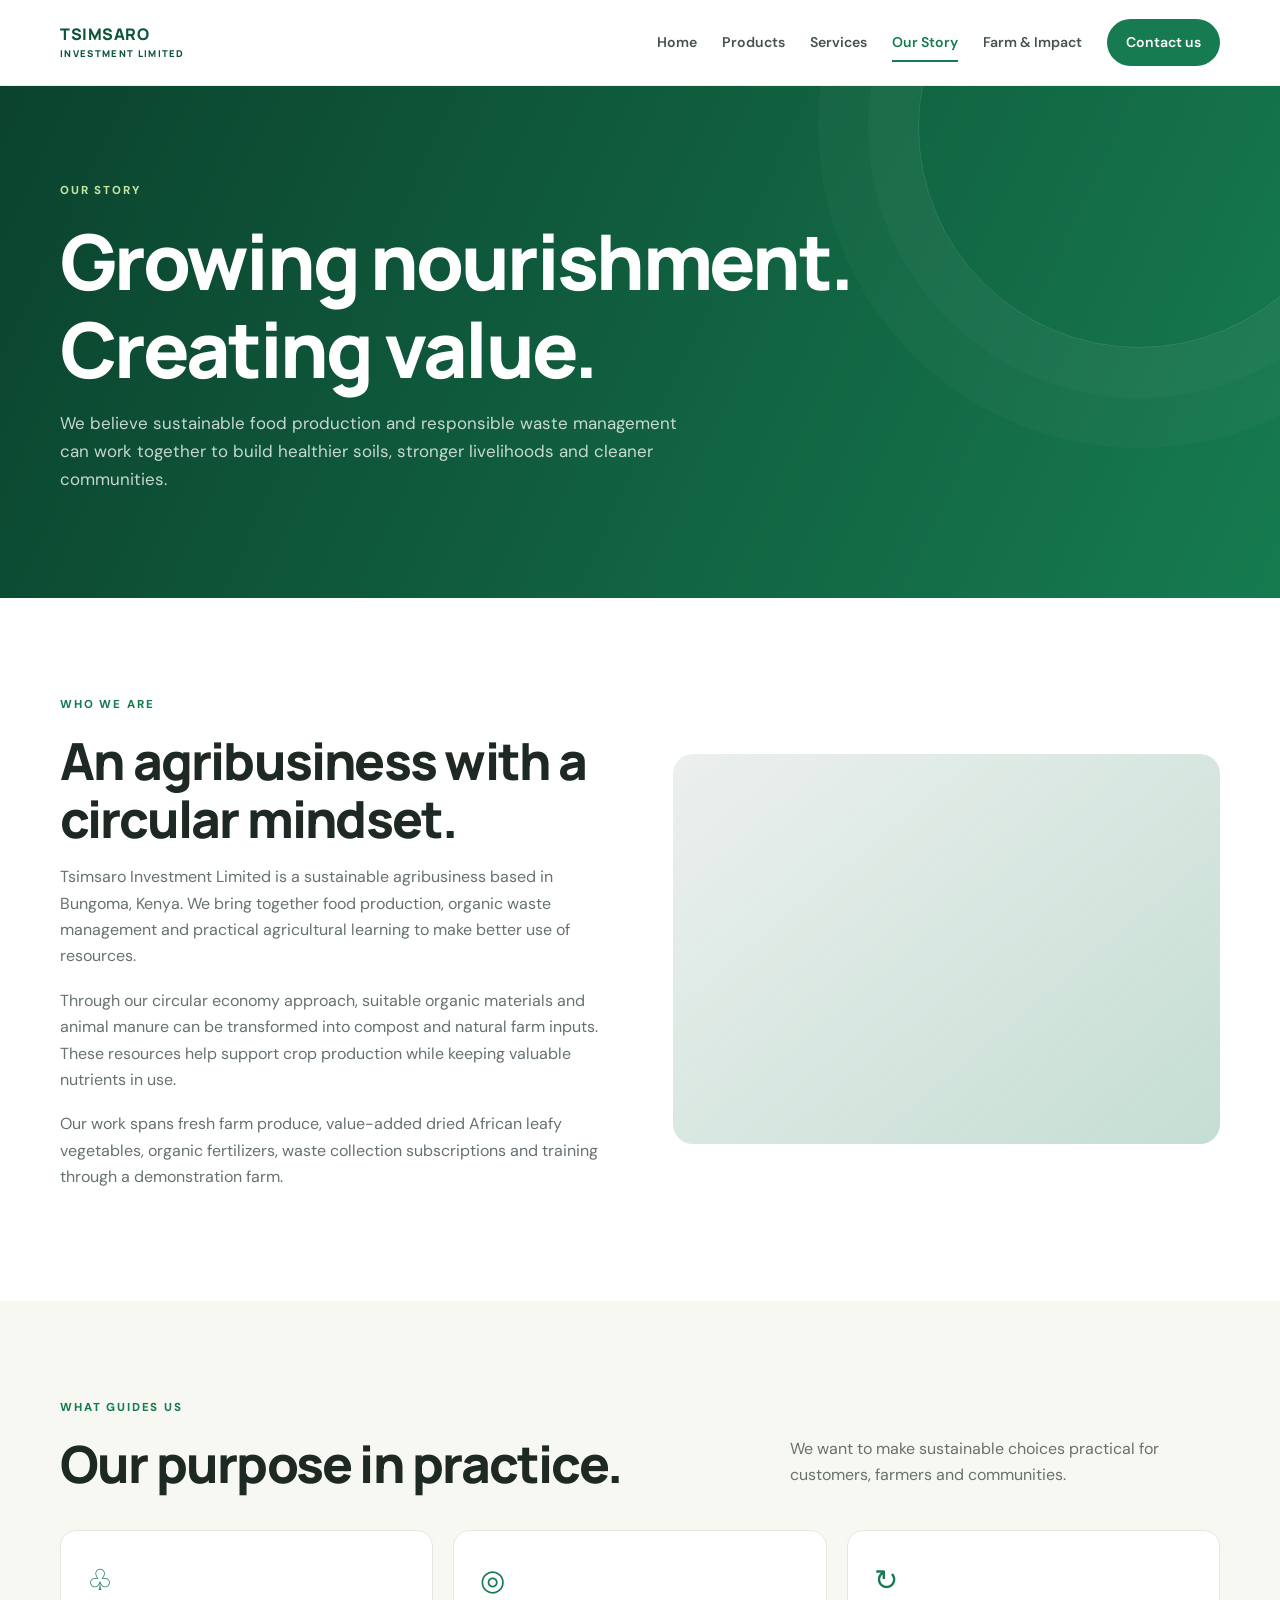
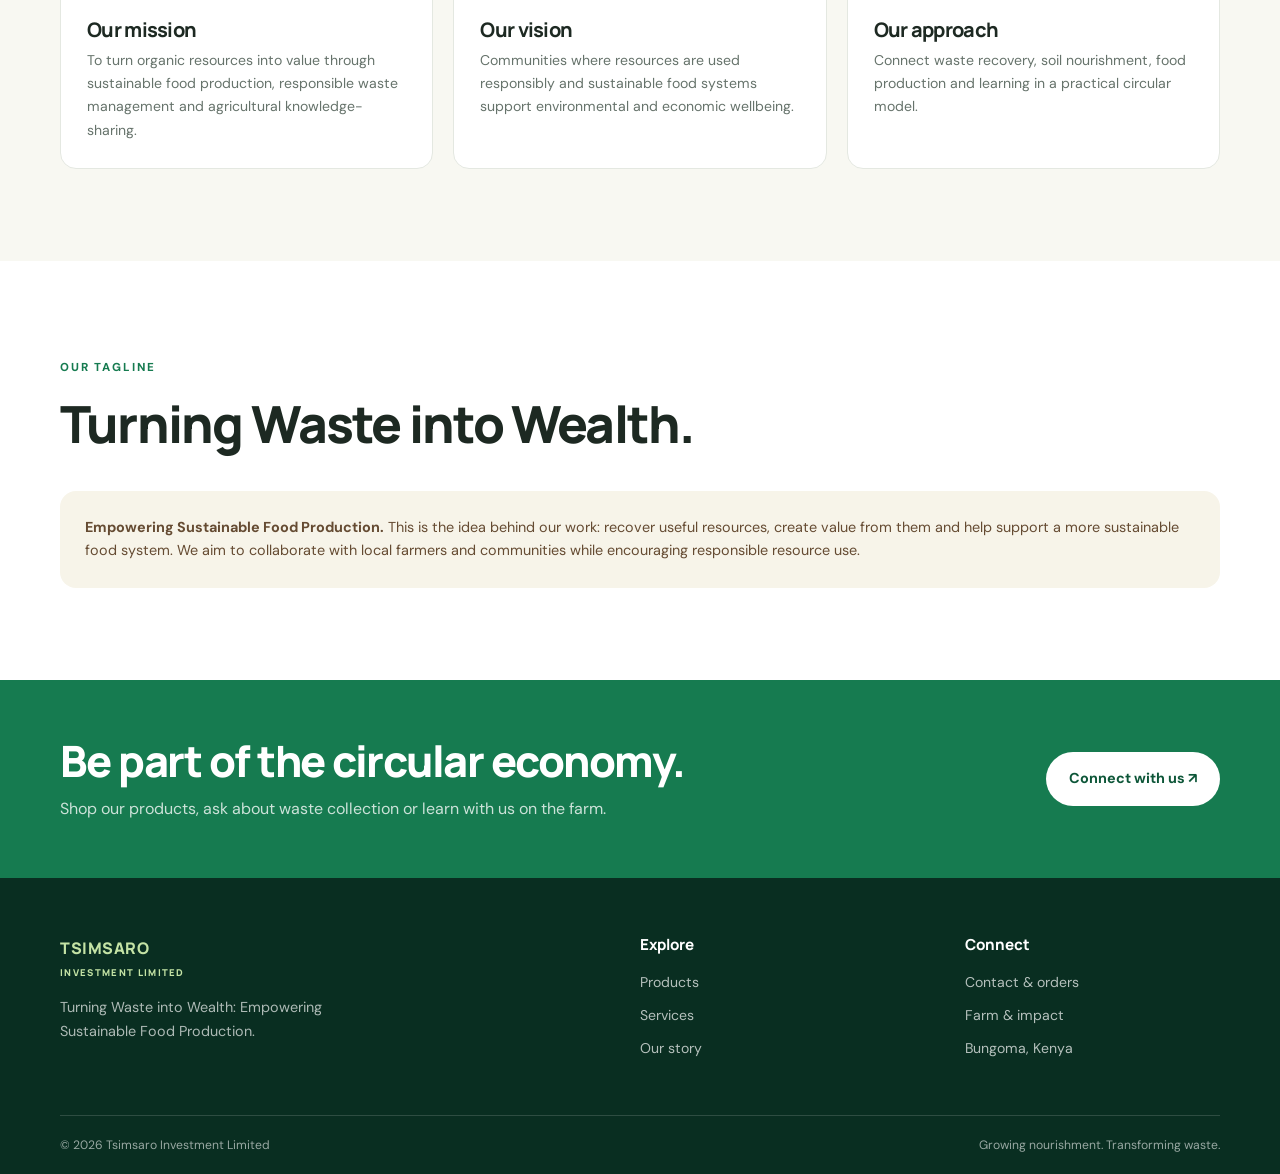
==== about.html @ 687fa236 "Add Tsimsaro company story page" ====
<!DOCTYPE html>
<html lang="en"><head><meta charset="UTF-8"><meta name="viewport" content="width=device-width, initial-scale=1"><meta name="description" content="Learn about Tsimsaro Investment Limited's circular economy approach to sustainable farming, organic waste management and food production."><title>Our Story | Tsimsaro Investment Limited</title><link rel="icon" href="images/tsimsaro-logo.png"><link href="https://fonts.googleapis.com/css2?family=DM+Sans:wght@400;500;600;700&family=Manrope:wght@400;500;600;700;800&display=swap" rel="stylesheet"><link rel="stylesheet" href="css/styles.css"><script src="js/script.js" defer></script></head><body><header class="site-header"><div class="container nav-wrap"><a class="brand" href="index.html"><img src="images/tsimsaro-logo.png" alt="" class="brand-logo" onerror="this.style.display='none'"><span class="brand-name">TSIMSARO <small>INVESTMENT LIMITED</small></span></a><button class="menu-toggle" aria-label="Open navigation" aria-expanded="false"><span></span><span></span><span></span></button><nav class="main-nav" aria-label="Main navigation"><a href="index.html">Home</a><a href="products.html">Products</a><a href="services.html">Services</a><a class="active" href="about.html">Our Story</a><a href="farm.html">Farm & Impact</a><a class="nav-cta" href="contact.html">Contact us</a></nav></div></header><main><section class="page-hero"><div class="container"><span class="eyebrow light">Our story</span><h1>Growing nourishment.<br>Creating value.</h1><p>We believe sustainable food production and responsible waste management can work together to build healthier soils, stronger livelihoods and cleaner communities.</p></div></section><section class="section container"><div class="story-layout"><div class="story-copy"><span class="eyebrow">Who we are</span><h2>An agribusiness with a circular mindset.</h2><p>Tsimsaro Investment Limited is a sustainable agribusiness based in Bungoma, Kenya. We bring together food production, organic waste management and practical agricultural learning to make better use of resources.</p><p>Through our circular economy approach, suitable organic materials and animal manure can be transformed into compost and natural farm inputs. These resources help support crop production while keeping valuable nutrients in use.</p><p>Our work spans fresh farm produce, value-added dried African leafy vegetables, organic fertilizers, waste collection subscriptions and training through a demonstration farm.</p></div><div class="story-visual" role="img" aria-label="Agricultural landscape representing sustainable farming"></div></div></section><section class="section section-tint"><div class="container"><div class="section-heading"><div><span class="eyebrow">What guides us</span><h2>Our purpose in practice.</h2></div><p>We want to make sustainable choices practical for customers, farmers and communities.</p></div><div class="values-grid"><article class="value-card"><span>♧</span><h3>Our mission</h3><p>To turn organic resources into value through sustainable food production, responsible waste management and agricultural knowledge-sharing.</p></article><article class="value-card"><span>◎</span><h3>Our vision</h3><p>Communities where resources are used responsibly and sustainable food systems support environmental and economic wellbeing.</p></article><article class="value-card"><span>↻</span><h3>Our approach</h3><p>Connect waste recovery, soil nourishment, food production and learning in a practical circular model.</p></article></div></div></section><section class="section container"><div class="section-heading"><div><span class="eyebrow">Our tagline</span><h2>Turning Waste into Wealth.</h2></div></div><div class="impact-note"><strong>Empowering Sustainable Food Production.</strong> This is the idea behind our work: recover useful resources, create value from them and help support a more sustainable food system. We aim to collaborate with local farmers and communities while encouraging responsible resource use.</div></section><section class="cta-section"><div class="container cta-inner"><div><h2>Be part of the circular economy.</h2><p>Shop our products, ask about waste collection or learn with us on the farm.</p></div><a class="btn btn-light" href="contact.html">Connect with us ↗</a></div></section></main><footer class="site-footer"><div class="container footer-main"><div class="footer-brand"><span class="brand-name">TSIMSARO <small>INVESTMENT LIMITED</small></span><p>Turning Waste into Wealth: Empowering Sustainable Food Production.</p></div><div><h3>Explore</h3><a href="products.html">Products</a><a href="services.html">Services</a><a href="about.html">Our story</a></div><div><h3>Connect</h3><a href="contact.html">Contact & orders</a><a href="farm.html">Farm & impact</a><p class="footer-location">Bungoma, Kenya</p></div></div><div class="container footer-bottom"><span>© <span data-year></span> Tsimsaro Investment Limited</span><span>Growing nourishment. Transforming waste.</span></div></footer></body></html>
---- css/styles.css ----
:root{--green:#167b50;--green-dark:#0d5638;--green-deep:#093d2b;--cream:#f7f4e9;--cream-2:#eeeadb;--brown:#654b32;--ink:#1d2922;--muted:#66736b;--white:#fff;--line:#e4e8e1;--shadow:0 18px 55px rgba(21,54,36,.10);--radius:20px}*{box-sizing:border-box}html{scroll-behavior:smooth;scroll-padding-top:90px}body{margin:0;color:var(--ink);font-family:"DM Sans",sans-serif;line-height:1.65;background:#fff}h1,h2,h3,h4{font-family:Manrope,sans-serif;line-height:1.15;letter-spacing:-.035em;margin:0 0 16px}h1{font-size:clamp(3rem,7vw,6rem);font-weight:800}h2{font-size:clamp(2.1rem,4vw,3.4rem);font-weight:800}h3{font-size:1.25rem;font-weight:750}p{margin:0 0 18px;color:var(--muted)}a{color:inherit;text-decoration:none}img{max-width:100%;display:block}.container{width:min(1160px,calc(100% - 44px));margin-inline:auto}.skip-link{position:absolute;left:-999px;top:8px;background:#fff;padding:10px;z-index:999}.skip-link:focus{left:8px}.site-header{height:86px;background:rgba(255,255,255,.97);position:sticky;top:0;z-index:50;border-bottom:1px solid rgba(15,70,43,.08);backdrop-filter:blur(14px)}.nav-wrap{height:100%;display:flex;align-items:center;justify-content:space-between;gap:30px}.brand{display:flex;align-items:center;gap:10px;min-width:max-content}.brand-logo{width:52px;height:52px;object-fit:contain}.brand-name{font-family:Manrope,sans-serif;font-weight:800;letter-spacing:.035em;font-size:1rem;line-height:1.1;color:var(--green-dark)}.brand-name small{display:block;font-size:.59rem;letter-spacing:.14em;margin-top:5px}.main-nav{display:flex;align-items:center;gap:25px;font-size:.88rem;font-weight:600}.main-nav>a:not(.nav-cta){padding:9px 0;color:#46534a;position:relative}.main-nav>a.active,.main-nav>a:not(.nav-cta):hover{color:var(--green)}.main-nav>a.active:after{content:"";position:absolute;bottom:1px;left:0;right:0;height:2px;background:var(--green)}.nav-cta{background:var(--green);color:#fff;padding:12px 19px;border-radius:999px}.nav-cta:hover,.btn-primary:hover{background:var(--green-dark);transform:translateY(-1px)}.menu-toggle{display:none;background:none;border:0;padding:8px}.menu-toggle span{display:block;width:25px;height:2px;background:var(--green-deep);margin:5px}.hero{position:relative;min-height:650px;display:flex;align-items:center;overflow:hidden;background:linear-gradient(90deg,rgba(7,45,30,.88) 0%,rgba(7,45,30,.72) 47%,rgba(7,45,30,.12) 100%),url("https://images.unsplash.com/photo-1500382017468-9049fed747ef?auto=format&fit=crop&w=2000&q=85") center/cover no-repeat;color:#fff}.hero-shade{position:absolute;inset:0;background:linear-gradient(0deg,rgba(3,34,21,.32),transparent 55%)}.hero-content{position:relative;padding-block:95px 115px;z-index:1}.eyebrow{text-transform:uppercase;letter-spacing:.16em;font-size:.72rem;font-weight:800;color:var(--green);display:inline-block;margin-bottom:17px}.eyebrow.light{color:#c4e3a5}.hero h1{max-width:750px;margin-bottom:12px}.hero h1 span{color:#c4e3a5}.hero-tagline{font-size:clamp(1.1rem,2vw,1.45rem);font-weight:700;color:#fff;margin-bottom:14px}.hero-copy{max-width:560px;color:rgba(255,255,255,.82);font-size:1.05rem}.hero-actions{display:flex;flex-wrap:wrap;gap:12px;margin-top:30px}.btn{display:inline-flex;justify-content:center;align-items:center;gap:12px;border-radius:999px;padding:14px 22px;font-size:.9rem;font-weight:700;transition:transform .2s,background .2s;border:1px solid transparent;cursor:pointer}.btn-primary{background:var(--green);color:#fff}.btn-outline-light{border-color:rgba(255,255,255,.65);color:#fff;background:rgba(255,255,255,.05)}.btn-outline-light:hover{background:rgba(255,255,255,.14)}.btn-light{background:#fff;color:var(--green-dark)}.btn-light:hover{background:var(--cream);transform:translateY(-1px)}.btn-small{padding:10px 15px;font-size:.8rem}.hero-note{position:absolute;bottom:27px;right:max(22px,calc((100% - 1160px)/2));font-size:.78rem;color:#fff;display:flex;align-items:center;gap:9px}.note-dot{width:8px;height:8px;background:#c4e3a5;border-radius:50%}.trust-strip{background:var(--cream);padding:19px 0}.trust-items{display:flex;align-items:center;justify-content:space-between;gap:18px;flex-wrap:wrap;color:#526356;font-size:.84rem;font-weight:700}.section{padding-block:92px}.section-heading{display:flex;align-items:end;justify-content:space-between;gap:50px;margin-bottom:38px}.section-heading h2{margin-bottom:0}.section-heading>p{max-width:430px;margin-bottom:4px}.text-green{color:var(--green)}.feature-grid{display:grid;grid-template-columns:repeat(3,1fr);gap:20px}.feature-card{padding:30px;border:1px solid var(--line);border-radius:var(--radius);background:#fff;transition:transform .2s,box-shadow .2s}.feature-card:hover,.product-card:hover{transform:translateY(-4px);box-shadow:var(--shadow)}.feature-icon{width:52px;height:52px;display:grid;place-items:center;background:#e9f2e5;border-radius:16px;color:var(--green);font-size:1.8rem;margin-bottom:24px}.feature-card p{font-size:.94rem;min-height:78px}.text-link{font-weight:800;color:var(--green);font-size:.9rem}.text-link span{margin-left:5px}.loop-section{background:var(--green-deep);color:#fff;padding:85px 0}.loop-layout{display:grid;grid-template-columns:1fr 1fr;gap:90px;align-items:center}.loop-layout h2{margin-bottom:22px}.loop-layout h2 span{color:#c4e3a5}.loop-layout p{color:rgba(255,255,255,.75);max-width:470px}.loop-layout .btn{margin-top:12px}.loop-steps{display:grid;grid-template-columns:1fr 1fr;gap:12px}.loop-steps>div{padding:23px;border:1px solid rgba(255,255,255,.2);border-radius:16px;background:rgba(255,255,255,.04)}.loop-steps span{display:block;color:#c4e3a5;font-size:.75rem;font-weight:800;margin-bottom:16px}.loop-steps b{display:block;font:700 1.15rem Manrope,sans-serif;margin-bottom:5px}.loop-steps small{color:rgba(255,255,255,.68);font-size:.8rem}.product-grid{display:grid;grid-template-columns:repeat(3,1fr);gap:22px}.product-card{border:1px solid var(--line);border-radius:var(--radius);overflow:hidden;transition:transform .2s,box-shadow .2s}.product-art{height:220px;position:relative;display:grid;place-items:center;overflow:hidden}.product-label,.catalog-art>span{position:absolute;left:16px;top:15px;font-size:.62rem;letter-spacing:.1em;font-weight:800;background:rgba(255,255,255,.86);padding:7px 10px;border-radius:999px;color:var(--green-dark)}.art-kunde{background:radial-gradient(circle at 55% 52%,#9bb96a,#426b3b 55%,#264a30)}.art-seveve{background:radial-gradient(circle at 55% 52%,#d4c96e,#708b3e 55%,#354f2e)}.art-manure{background:radial-gradient(circle at 50% 60%,#b79a70,#755a3c 55%,#453526)}.art-leaves{font-size:8rem;color:#e5edbf;transform:rotate(-22deg);text-shadow:0 10px 20px #243e2b}.art-soil{font-size:7rem;color:#ead4a2}.product-info{padding:23px}.product-info h3{margin-bottom:7px}.product-info p{font-size:.86rem;margin-bottom:18px}.product-bottom{display:flex;justify-content:space-between;align-items:center;border-top:1px solid var(--line);padding-top:16px}.product-bottom strong{font-family:Manrope,sans-serif;font-size:1.15rem}.product-bottom a{font-size:.82rem;font-weight:800;color:var(--green)}.mobile-link{display:none}.cta-section{background:var(--green);padding:56px 0;color:#fff}.cta-inner{display:flex;align-items:center;justify-content:space-between;gap:35px}.cta-inner h2{font-size:clamp(1.8rem,3.5vw,2.7rem);margin-bottom:10px}.cta-inner p{color:rgba(255,255,255,.78);margin-bottom:0}.cta-inner .btn{flex-shrink:0}.site-footer{background:#092e21;color:#fff;padding:58px 0 0}.footer-main{display:grid;grid-template-columns:2fr 1fr 1fr;gap:70px;padding-bottom:45px}.footer-brand p{color:rgba(255,255,255,.67);max-width:330px;margin-top:18px;font-size:.9rem}.footer-brand .brand-name{color:#c4e3a5}.footer-main h3{font-size:.95rem;letter-spacing:0;margin-bottom:17px}.footer-main>div:not(:first-child) a,.footer-location{display:block;color:rgba(255,255,255,.7);font-size:.88rem;margin-bottom:10px}.footer-main a:hover{color:#c4e3a5}.footer-bottom{display:flex;justify-content:space-between;gap:20px;padding:19px 0;border-top:1px solid rgba(255,255,255,.15);color:rgba(255,255,255,.58);font-size:.76rem}.page-hero{padding:90px 0 86px;background:linear-gradient(115deg,#0b432e,#167b50);color:#fff;position:relative;overflow:hidden}.page-hero:after{content:"";position:absolute;width:440px;height:440px;border:1px solid rgba(255,255,255,.12);border-radius:50%;right:-80px;top:-180px;box-shadow:0 0 0 50px rgba(255,255,255,.025),0 0 0 100px rgba(255,255,255,.025)}.page-hero .container{position:relative;z-index:1}.page-hero h1{font-size:clamp(2.8rem,6vw,5rem);max-width:800px}.page-hero p{color:rgba(255,255,255,.77);max-width:630px;font-size:1.06rem}.catalog-grid{display:grid;grid-template-columns:repeat(3,1fr);gap:22px}.catalog-card{border:1px solid var(--line);border-radius:18px;overflow:hidden;background:#fff}.catalog-art{height:195px;display:grid;place-items:center;position:relative}.catalog-art>b{font-size:5.2rem;filter:drop-shadow(0 12px 10px rgba(0,0,0,.12))}.art-mango{background:#f5e8c5}.art-avocado{background:#dcebd5}.art-jackfruit{background:#f2e7bd}.art-banana{background:#f7edbe}.art-pumpkin{background:#f3dfca}.catalog-art.art-kunde,.catalog-art.art-seveve{background-image:linear-gradient(135deg,#e8efdc,#a7c18a)}.catalog-art.art-kunde>b,.catalog-art.art-seveve>b{font-size:6rem;color:#367345}.catalog-info{padding:22px}.catalog-info h3{margin-bottom:8px}.catalog-info p{font-size:.87rem;min-height:45px}.catalog-price{font-family:Manrope,sans-serif;font-weight:800;font-size:1.13rem;margin:17px 0}.catalog-price small{font:500 .8rem "DM Sans",sans-serif;color:var(--muted)}.section-tint{background:#f8f8f2}.fertilizer-panel{display:grid;grid-template-columns:.8fr 1.2fr;background:#eaf0e3;border-radius:var(--radius);overflow:hidden}.fertilizer-symbol{display:grid;place-items:center;font-size:10rem;color:#527b3c;background:radial-gradient(circle,#d7e5c7,#afc99a)}.fertilizer-copy{padding:45px}.fertilizer-copy h3{font-size:2rem}.big-price{display:block;font:800 1.7rem Manrope,sans-serif;margin:20px 0}.big-price small{font:500 .85rem "DM Sans",sans-serif;color:var(--muted)}.service-layout{display:grid;grid-template-columns:1fr 1fr;gap:24px}.service-feature{border:1px solid var(--line);padding:35px;border-radius:var(--radius)}.service-highlight{background:var(--cream);border-color:var(--cream)}.service-icon{font-size:2.3rem;color:var(--green);margin-bottom:20px}.service-feature h2{font-size:2rem}.service-feature h3{font-size:1rem;margin-top:27px}.number-list{padding-left:21px;color:var(--muted)}.number-list li{padding:0 0 9px 5px}.muted{font-size:.84rem;color:#788078}.service-price{background:#fff;padding:18px 20px;border-radius:14px;margin:24px 0}.service-price small{display:block;color:var(--muted);margin-bottom:5px}.service-price strong{font:800 1.8rem Manrope,sans-serif;color:var(--green-dark)}.service-price strong span{font:500 .85rem "DM Sans",sans-serif;color:var(--muted)}.story-layout{display:grid;grid-template-columns:1fr 1fr;gap:65px;align-items:center}.story-visual{min-height:390px;border-radius:var(--radius);background:linear-gradient(140deg,rgba(8,59,39,.08),rgba(22,123,80,.25)),url("https://images.unsplash.com/photo-1500937386664-56d1dfef3854?auto=format&fit=crop&w=1100&q=80") center/cover}.story-copy p{font-size:1rem}.values-grid{display:grid;grid-template-columns:repeat(3,1fr);gap:20px}.value-card{padding:26px;border-radius:16px;background:#fff;border:1px solid var(--line)}.value-card span{font-size:1.8rem;color:var(--green)}.value-card h3{margin:13px 0 8px}.value-card p{font-size:.88rem;margin:0}.impact-note{padding:25px;background:var(--cream);border-radius:16px;color:var(--brown);font-size:.9rem}.gallery-grid{display:grid;grid-template-columns:repeat(3,1fr);gap:18px}.gallery-tile{min-height:240px;border-radius:16px;display:flex;align-items:end;padding:22px;color:#fff;background:linear-gradient(0deg,rgba(7,42,27,.8),transparent 70%),#a3b78d}.gallery-tile h3{margin:0}.gallery-tile:nth-child(1){background-image:linear-gradient(0deg,rgba(7,42,27,.8),transparent 70%),url("https://images.unsplash.com/photo-1500382017468-9049fed747ef?auto=format&fit=crop&w=700&q=75");background-size:cover;background-position:center}.gallery-tile:nth-child(2){background-image:linear-gradient(0deg,rgba(7,42,27,.8),transparent 70%),url("https://images.unsplash.com/photo-1589923188900-85dae523342b?auto=format&fit=crop&w=700&q=75");background-size:cover;background-position:center}.gallery-tile:nth-child(3){background-image:linear-gradient(0deg,rgba(7,42,27,.8),transparent 70%),url("https://images.unsplash.com/photo-1587049352851-8d4e89133924?auto=format&fit=crop&w=700&q=75");background-size:cover;background-position:center}.contact-layout{display:grid;grid-template-columns:.8fr 1.2fr;gap:55px;align-items:start}.contact-card{padding:28px;background:var(--green-deep);border-radius:var(--radius);color:#fff}.contact-card h2{font-size:1.8rem}.contact-card p{color:rgba(255,255,255,.73)}.contact-detail{border-top:1px solid rgba(255,255,255,.2);padding:17px 0}.contact-detail b{display:block;font-size:.78rem;color:#c4e3a5;text-transform:uppercase;letter-spacing:.1em}.contact-detail span{font-size:.94rem}.contact-form{display:grid;grid-template-columns:1fr 1fr;gap:18px}.form-field{display:flex;flex-direction:column;gap:7px}.form-field.full{grid-column:1/-1}.form-field label{font-size:.83rem;font-weight:700}.form-field input,.form-field select,.form-field textarea{font:inherit;border:1px solid #d9e0d8;border-radius:10px;padding:13px 14px;background:#fff;color:var(--ink);width:100%}.form-field textarea{min-height:130px;resize:vertical}.form-field input:focus,.form-field select:focus,.form-field textarea:focus{outline:2px solid #9bc8ad;border-color:var(--green)}.form-help{font-size:.78rem;color:var(--muted)}.form-status{grid-column:1/-1;font-size:.88rem;color:var(--green-dark)}.contact-form button{justify-self:start}.desktop-link{white-space:nowrap}.reveal{animation:rise .55s ease both}@keyframes rise{from{opacity:0;transform:translateY(12px)}to{opacity:1;transform:translateY(0)}}@media(max-width:1000px){.main-nav{gap:15px;font-size:.82rem}.brand-name{font-size:.9rem}.brand-logo{width:44px;height:44px}.loop-layout{gap:45px}.catalog-grid{grid-template-columns:repeat(2,1fr)}}@media(max-width:780px){.container{width:min(100% - 32px,600px)}.site-header{height:74px}.menu-toggle{display:block;z-index:52}.main-nav{display:none;position:absolute;top:73px;left:0;right:0;padding:15px 22px 24px;background:#fff;border-bottom:1px solid var(--line);box-shadow:0 15px 20px rgba(0,0,0,.07);align-items:stretch;gap:4px;flex-direction:column}.main-nav.open{display:flex}.main-nav>a:not(.nav-cta){padding:11px 0}.main-nav>a.active:after{display:none}.nav-cta{text-align:center;margin-top:8px}.hero{min-height:600px;background-position:58% center}.hero-content{padding-block:85px 105px}.hero-note{left:18px;right:auto;font-size:.7rem}.trust-items{justify-content:flex-start;gap:13px 22px;font-size:.78rem}.section{padding-block:65px}.section-heading{display:block;margin-bottom:28px}.section-heading>p{margin-top:18px}.feature-grid,.product-grid,.service-layout,.story-layout,.contact-layout{grid-template-columns:1fr}.feature-card p{min-height:0}.loop-section{padding:65px 0}.loop-layout{grid-template-columns:1fr;gap:35px}.loop-steps{gap:9px}.loop-steps>div{padding:18px}.loop-steps small{font-size:.75rem}.product-grid{gap:17px}.product-art{height:210px}.cta-inner{align-items:flex-start;flex-direction:column}.footer-main{grid-template-columns:1fr 1fr;gap:32px}.footer-brand{grid-column:1/-1}.footer-bottom{flex-direction:column;gap:5px}.page-hero{padding:70px 0}.catalog-grid{grid-template-columns:1fr 1fr;gap:14px}.catalog-art{height:155px}.catalog-art>b{font-size:4rem}.catalog-info{padding:16px}.catalog-info p{min-height:55px}.catalog-info .btn{width:100%;padding:10px 8px;font-size:.73rem}.fertilizer-panel{grid-template-columns:1fr}.fertilizer-symbol{min-height:180px;font-size:7rem}.fertilizer-copy{padding:28px}.service-feature{padding:26px}.story-visual{min-height:280px;order:2}.values-grid{grid-template-columns:1fr}.gallery-grid{grid-template-columns:1fr}.gallery-tile{min-height:210px}.contact-form{grid-template-columns:1fr}.form-field.full,.form-status{grid-column:auto}.desktop-link{display:none}.mobile-link{display:inline-flex;margin-top:22px}}@media(max-width:420px){.brand-name{font-size:.78rem}.brand-name small{font-size:.51rem}.brand-logo{width:38px;height:38px}.hero h1{font-size:3rem}.hero-actions .btn{width:100%}.catalog-grid{grid-template-columns:1fr}.catalog-art{height:190px}.catalog-info p{min-height:0}.loop-steps{grid-template-columns:1fr 1fr}.trust-items{display:grid;grid-template-columns:1fr 1fr}.footer-main{gap:25px 15px}}@media(prefers-reduced-motion:reduce){*,*::before,*::after{scroll-behavior:auto!important;animation-duration:.01ms!important;transition-duration:.01ms!important}}
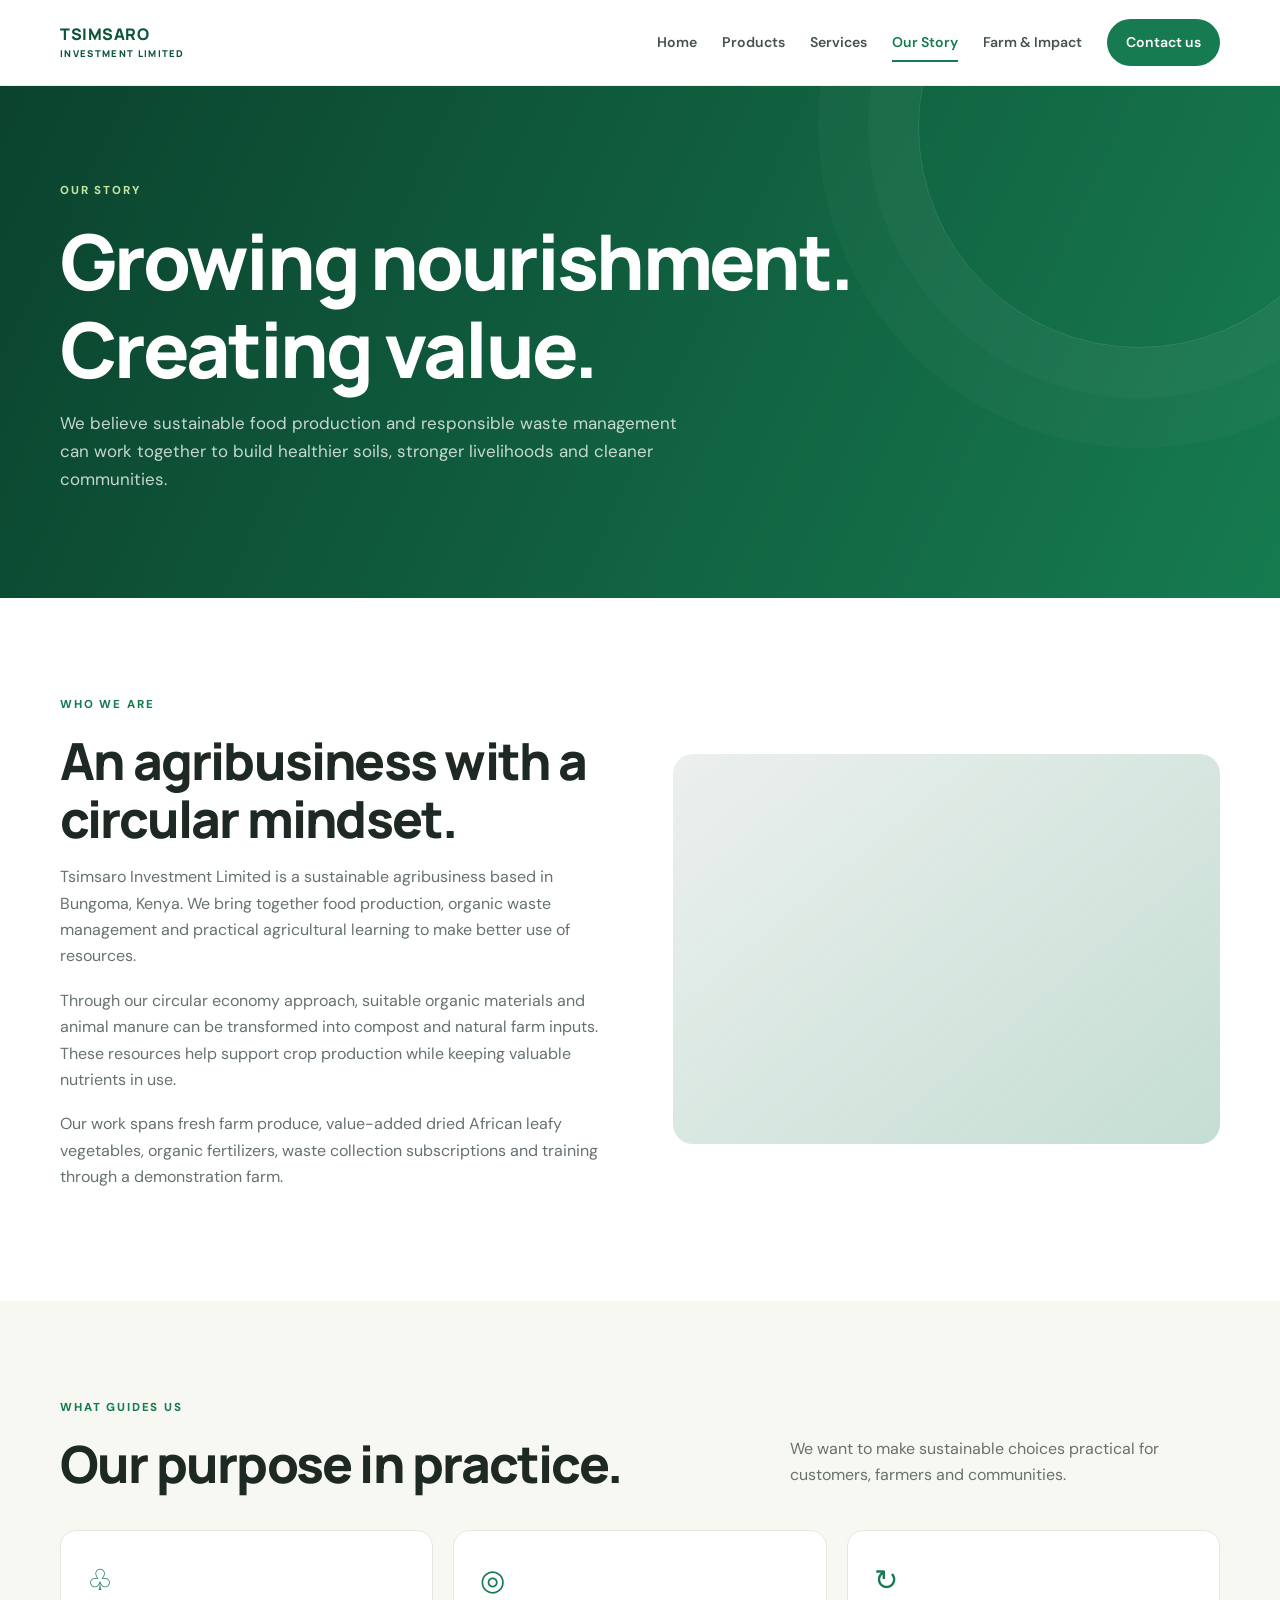
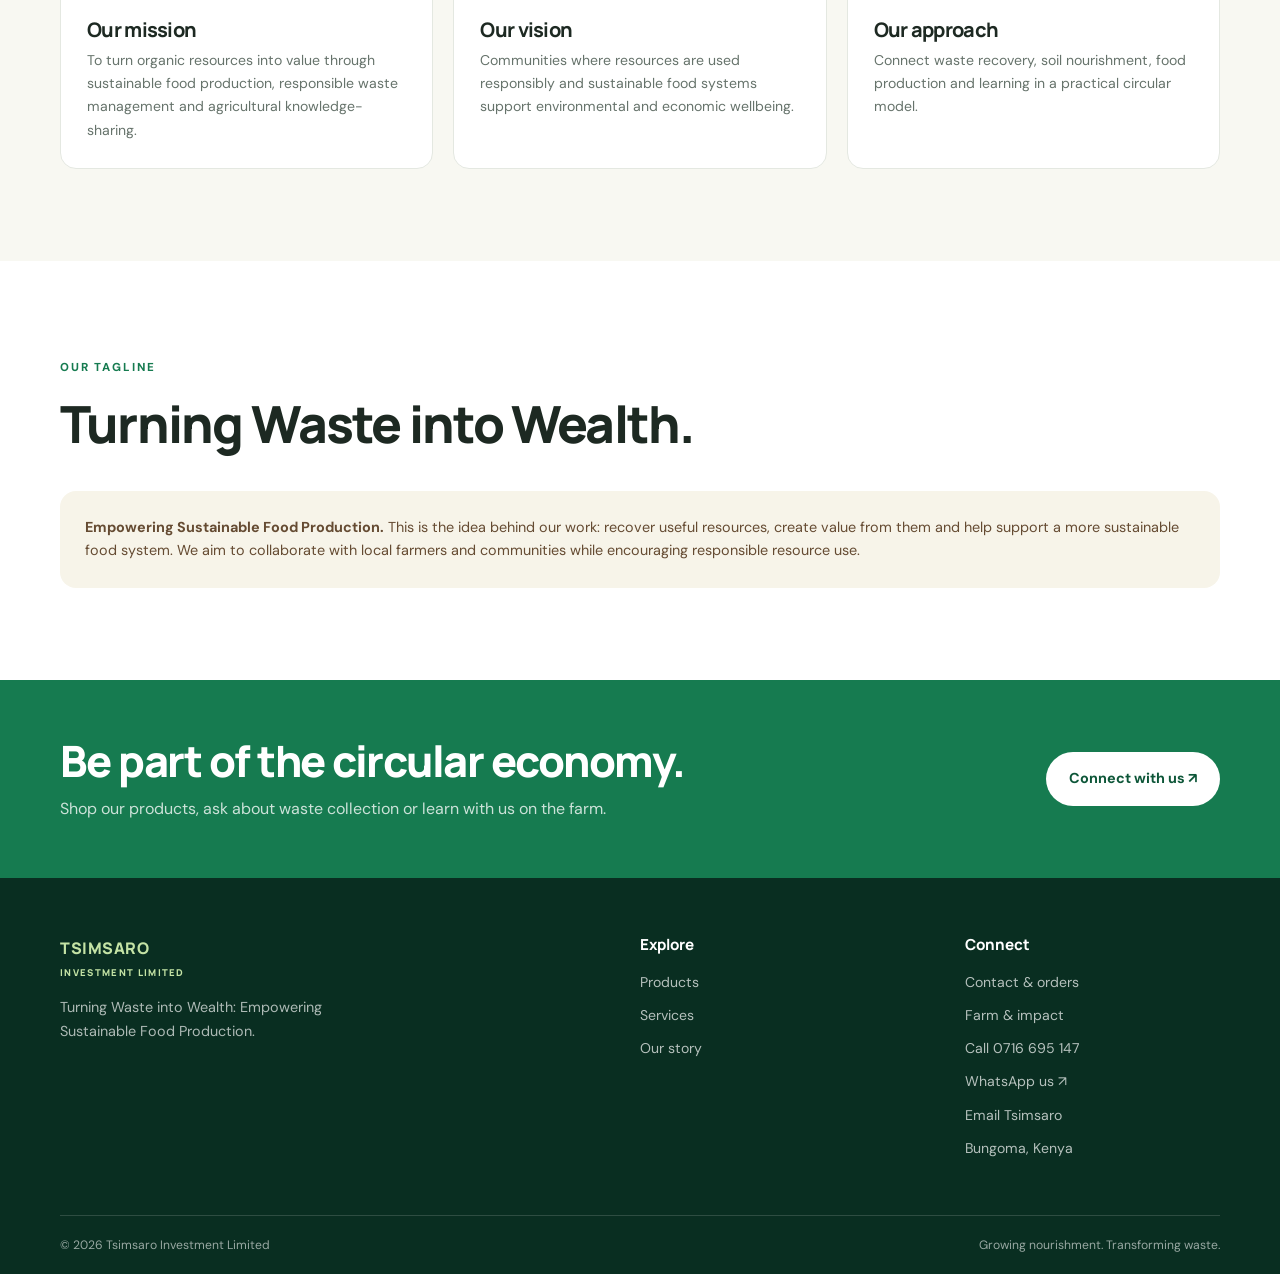
==== commit ed658126: "Improve site navigation and add contact links to footer" ====
--- a/about.html
+++ b/about.html
@@ -1,2 +1,2 @@
 <!DOCTYPE html>
-<html lang="en"><head><meta charset="UTF-8"><meta name="viewport" content="width=device-width, initial-scale=1"><meta name="description" content="Learn about Tsimsaro Investment Limited's circular economy approach to sustainable farming, organic waste management and food production."><title>Our Story | Tsimsaro Investment Limited</title><link rel="icon" href="images/tsimsaro-logo.png"><link href="https://fonts.googleapis.com/css2?family=DM+Sans:wght@400;500;600;700&family=Manrope:wght@400;500;600;700;800&display=swap" rel="stylesheet"><link rel="stylesheet" href="css/styles.css"><script src="js/script.js" defer></script></head><body><header class="site-header"><div class="container nav-wrap"><a class="brand" href="index.html"><img src="images/tsimsaro-logo.png" alt="" class="brand-logo" onerror="this.style.display='none'"><span class="brand-name">TSIMSARO <small>INVESTMENT LIMITED</small></span></a><button class="menu-toggle" aria-label="Open navigation" aria-expanded="false"><span></span><span></span><span></span></button><nav class="main-nav" aria-label="Main navigation"><a href="index.html">Home</a><a href="products.html">Products</a><a href="services.html">Services</a><a class="active" href="about.html">Our Story</a><a href="farm.html">Farm & Impact</a><a class="nav-cta" href="contact.html">Contact us</a></nav></div></header><main><section class="page-hero"><div class="container"><span class="eyebrow light">Our story</span><h1>Growing nourishment.<br>Creating value.</h1><p>We believe sustainable food production and responsible waste management can work together to build healthier soils, stronger livelihoods and cleaner communities.</p></div></section><section class="section container"><div class="story-layout"><div class="story-copy"><span class="eyebrow">Who we are</span><h2>An agribusiness with a circular mindset.</h2><p>Tsimsaro Investment Limited is a sustainable agribusiness based in Bungoma, Kenya. We bring together food production, organic waste management and practical agricultural learning to make better use of resources.</p><p>Through our circular economy approach, suitable organic materials and animal manure can be transformed into compost and natural farm inputs. These resources help support crop production while keeping valuable nutrients in use.</p><p>Our work spans fresh farm produce, value-added dried African leafy vegetables, organic fertilizers, waste collection subscriptions and training through a demonstration farm.</p></div><div class="story-visual" role="img" aria-label="Agricultural landscape representing sustainable farming"></div></div></section><section class="section section-tint"><div class="container"><div class="section-heading"><div><span class="eyebrow">What guides us</span><h2>Our purpose in practice.</h2></div><p>We want to make sustainable choices practical for customers, farmers and communities.</p></div><div class="values-grid"><article class="value-card"><span>♧</span><h3>Our mission</h3><p>To turn organic resources into value through sustainable food production, responsible waste management and agricultural knowledge-sharing.</p></article><article class="value-card"><span>◎</span><h3>Our vision</h3><p>Communities where resources are used responsibly and sustainable food systems support environmental and economic wellbeing.</p></article><article class="value-card"><span>↻</span><h3>Our approach</h3><p>Connect waste recovery, soil nourishment, food production and learning in a practical circular model.</p></article></div></div></section><section class="section container"><div class="section-heading"><div><span class="eyebrow">Our tagline</span><h2>Turning Waste into Wealth.</h2></div></div><div class="impact-note"><strong>Empowering Sustainable Food Production.</strong> This is the idea behind our work: recover useful resources, create value from them and help support a more sustainable food system. We aim to collaborate with local farmers and communities while encouraging responsible resource use.</div></section><section class="cta-section"><div class="container cta-inner"><div><h2>Be part of the circular economy.</h2><p>Shop our products, ask about waste collection or learn with us on the farm.</p></div><a class="btn btn-light" href="contact.html">Connect with us ↗</a></div></section></main><footer class="site-footer"><div class="container footer-main"><div class="footer-brand"><span class="brand-name">TSIMSARO <small>INVESTMENT LIMITED</small></span><p>Turning Waste into Wealth: Empowering Sustainable Food Production.</p></div><div><h3>Explore</h3><a href="products.html">Products</a><a href="services.html">Services</a><a href="about.html">Our story</a></div><div><h3>Connect</h3><a href="contact.html">Contact & orders</a><a href="farm.html">Farm & impact</a><p class="footer-location">Bungoma, Kenya</p></div></div><div class="container footer-bottom"><span>© <span data-year></span> Tsimsaro Investment Limited</span><span>Growing nourishment. Transforming waste.</span></div></footer></body></html>+<html lang="en"><head><meta charset="UTF-8"><meta name="viewport" content="width=device-width, initial-scale=1"><meta name="description" content="Learn about Tsimsaro Investment Limited's circular economy approach to sustainable farming, organic waste management and food production."><title>Our Story | Tsimsaro Investment Limited</title><link rel="icon" href="images/tsimsaro-logo.png"><link href="https://fonts.googleapis.com/css2?family=DM+Sans:wght@400;500;600;700&family=Manrope:wght@400;500;600;700;800&display=swap" rel="stylesheet"><link rel="stylesheet" href="css/styles.css"><script src="js/script.js" defer></script></head><body><header class="site-header"><div class="container nav-wrap"><a class="brand" href="index.html"><img src="images/tsimsaro-logo.png" alt="" class="brand-logo" onerror="this.style.display='none'"><span class="brand-name">TSIMSARO <small>INVESTMENT LIMITED</small></span></a><button class="menu-toggle" aria-label="Open navigation" aria-expanded="false"><span></span><span></span><span></span></button><nav class="main-nav" aria-label="Main navigation"><a href="index.html">Home</a><a href="products.html">Products</a><a href="services.html">Services</a><a class="active" href="about.html">Our Story</a><a href="farm.html">Farm & Impact</a><a class="nav-cta" href="contact.html">Contact us</a></nav></div></header><main><section class="page-hero"><div class="container"><span class="eyebrow light">Our story</span><h1>Growing nourishment.<br>Creating value.</h1><p>We believe sustainable food production and responsible waste management can work together to build healthier soils, stronger livelihoods and cleaner communities.</p></div></section><section class="section container"><div class="story-layout"><div class="story-copy"><span class="eyebrow">Who we are</span><h2>An agribusiness with a circular mindset.</h2><p>Tsimsaro Investment Limited is a sustainable agribusiness based in Bungoma, Kenya. We bring together food production, organic waste management and practical agricultural learning to make better use of resources.</p><p>Through our circular economy approach, suitable organic materials and animal manure can be transformed into compost and natural farm inputs. These resources help support crop production while keeping valuable nutrients in use.</p><p>Our work spans fresh farm produce, value-added dried African leafy vegetables, organic fertilizers, waste collection subscriptions and training through a demonstration farm.</p></div><div class="story-visual" role="img" aria-label="Agricultural landscape representing sustainable farming"></div></div></section><section class="section section-tint"><div class="container"><div class="section-heading"><div><span class="eyebrow">What guides us</span><h2>Our purpose in practice.</h2></div><p>We want to make sustainable choices practical for customers, farmers and communities.</p></div><div class="values-grid"><article class="value-card"><span>♧</span><h3>Our mission</h3><p>To turn organic resources into value through sustainable food production, responsible waste management and agricultural knowledge-sharing.</p></article><article class="value-card"><span>◎</span><h3>Our vision</h3><p>Communities where resources are used responsibly and sustainable food systems support environmental and economic wellbeing.</p></article><article class="value-card"><span>↻</span><h3>Our approach</h3><p>Connect waste recovery, soil nourishment, food production and learning in a practical circular model.</p></article></div></div></section><section class="section container"><div class="section-heading"><div><span class="eyebrow">Our tagline</span><h2>Turning Waste into Wealth.</h2></div></div><div class="impact-note"><strong>Empowering Sustainable Food Production.</strong> This is the idea behind our work: recover useful resources, create value from them and help support a more sustainable food system. We aim to collaborate with local farmers and communities while encouraging responsible resource use.</div></section><section class="cta-section"><div class="container cta-inner"><div><h2>Be part of the circular economy.</h2><p>Shop our products, ask about waste collection or learn with us on the farm.</p></div><a class="btn btn-light" href="contact.html">Connect with us ↗</a></div></section></main><footer class="site-footer"><div class="container footer-main"><div class="footer-brand"><span class="brand-name">TSIMSARO <small>INVESTMENT LIMITED</small></span><p>Turning Waste into Wealth: Empowering Sustainable Food Production.</p></div><div><h3>Explore</h3><a href="products.html">Products</a><a href="services.html">Services</a><a href="about.html">Our story</a></div><div><h3>Connect</h3><a href="contact.html">Contact & orders</a><a href="farm.html">Farm & impact</a><a href="tel:+254716695147">Call 0716 695 147</a><a href="https://wa.me/254716695147" target="_blank" rel="noopener noreferrer">WhatsApp us ↗</a><a href="mailto:tsimsaroinvestment@gmail.com">Email Tsimsaro</a><p class="footer-location">Bungoma, Kenya</p></div></div><div class="container footer-bottom"><span>© <span data-year></span> Tsimsaro Investment Limited</span><span>Growing nourishment. Transforming waste.</span></div></footer></body></html>
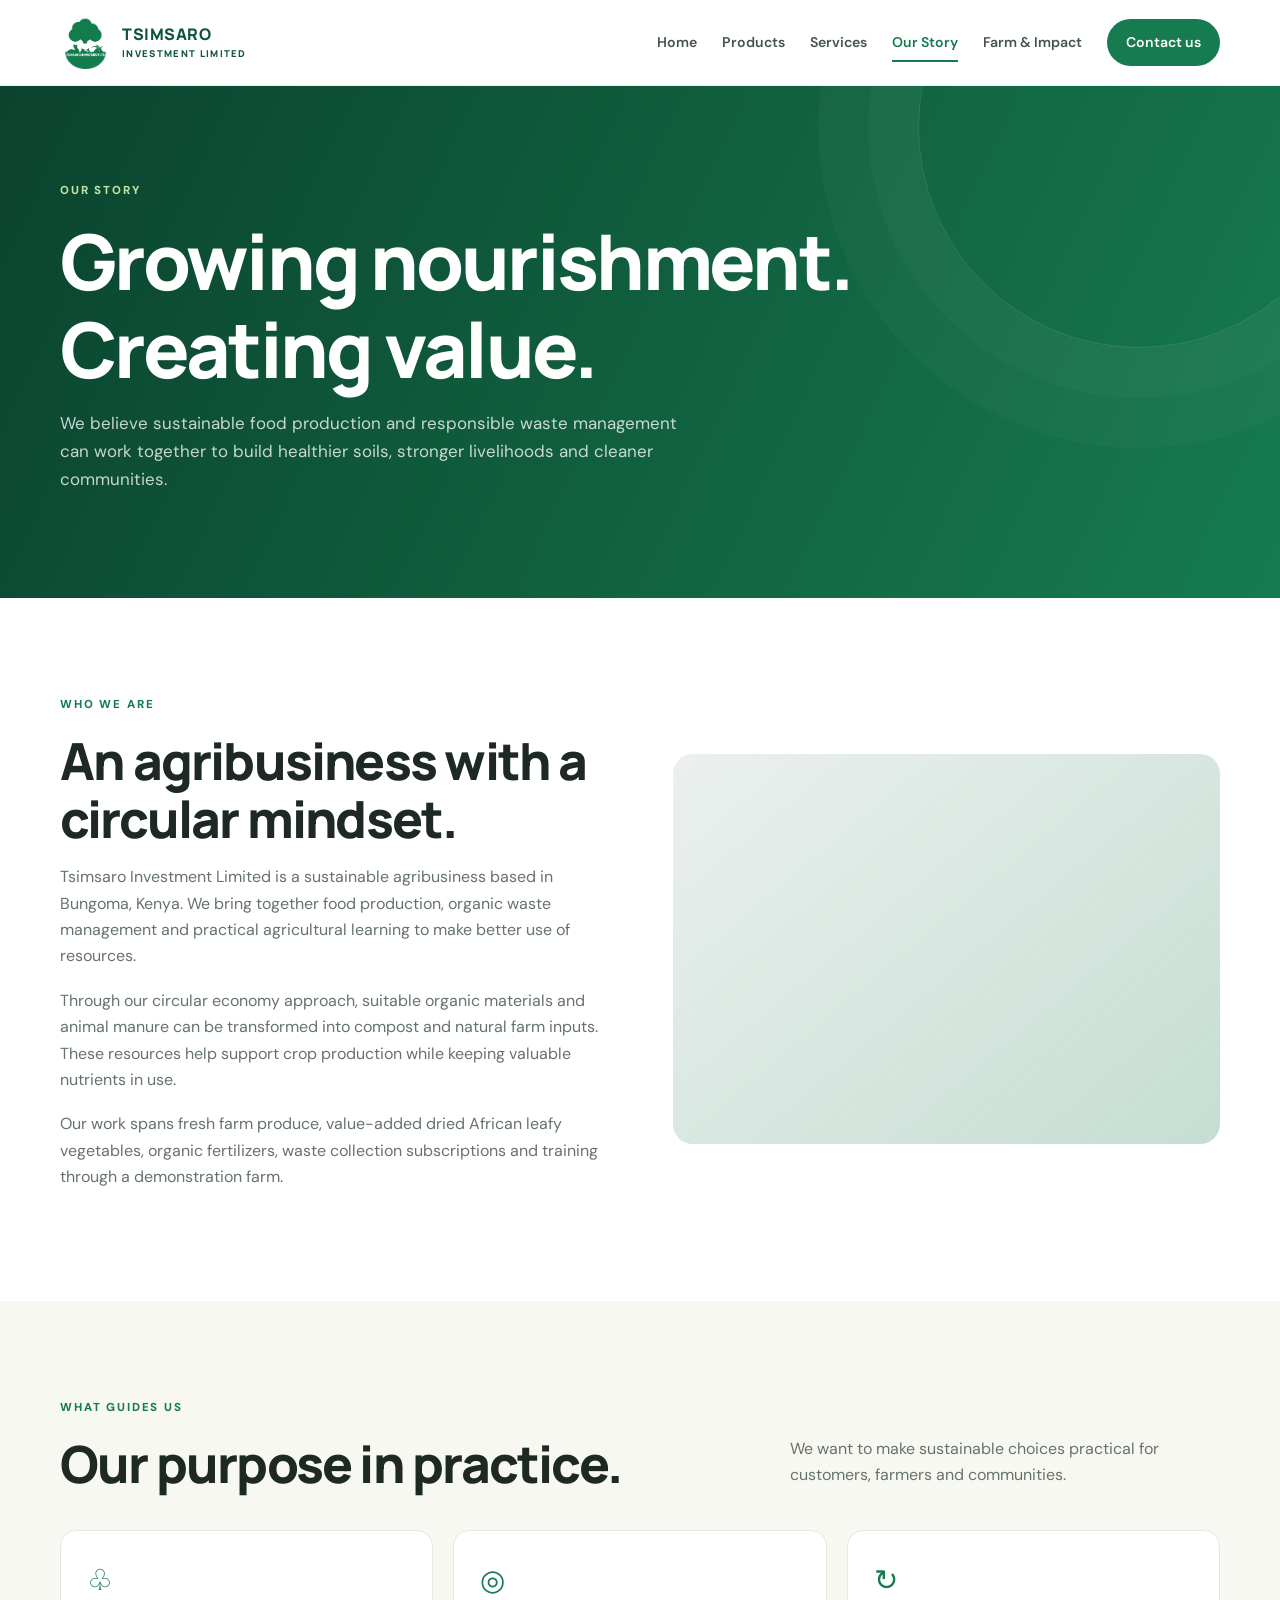
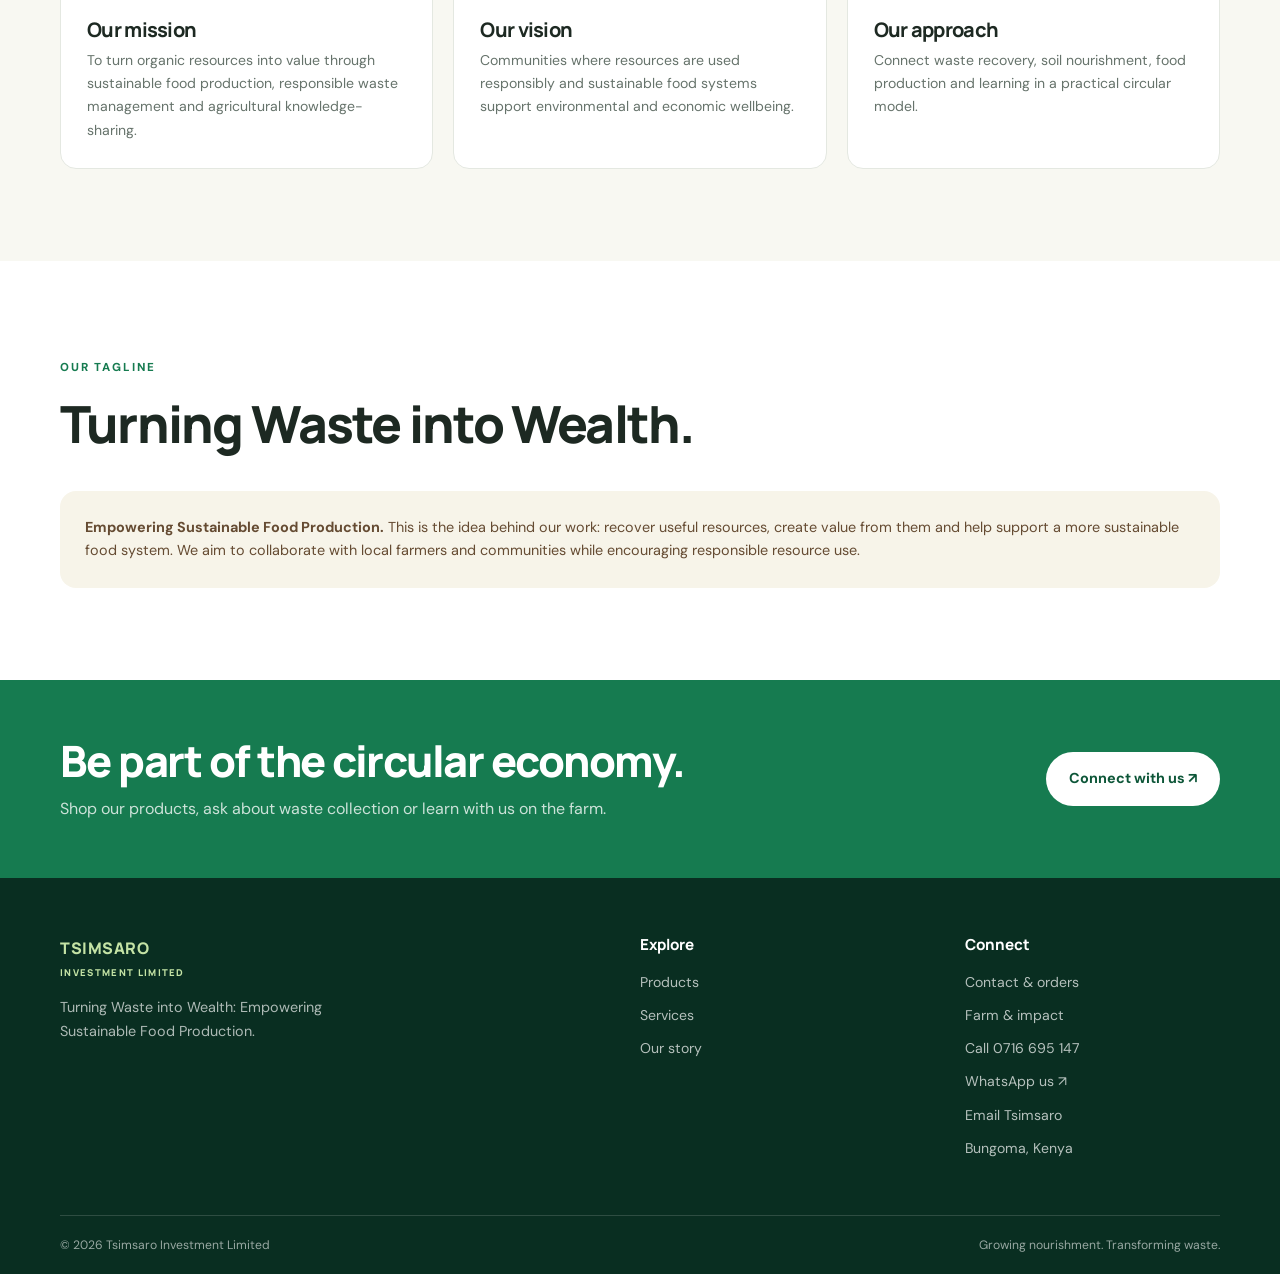
==== commit e063c15f: "Fix Tsimsaro logo image filename" ====
--- a/about.html
+++ b/about.html
@@ -1,2 +1,2 @@
 <!DOCTYPE html>
-<html lang="en"><head><meta charset="UTF-8"><meta name="viewport" content="width=device-width, initial-scale=1"><meta name="description" content="Learn about Tsimsaro Investment Limited's circular economy approach to sustainable farming, organic waste management and food production."><title>Our Story | Tsimsaro Investment Limited</title><link rel="icon" href="images/tsimsaro-logo.png"><link href="https://fonts.googleapis.com/css2?family=DM+Sans:wght@400;500;600;700&family=Manrope:wght@400;500;600;700;800&display=swap" rel="stylesheet"><link rel="stylesheet" href="css/styles.css"><script src="js/script.js" defer></script></head><body><header class="site-header"><div class="container nav-wrap"><a class="brand" href="index.html"><img src="images/tsimsaro-logo.png" alt="" class="brand-logo" onerror="this.style.display='none'"><span class="brand-name">TSIMSARO <small>INVESTMENT LIMITED</small></span></a><button class="menu-toggle" aria-label="Open navigation" aria-expanded="false"><span></span><span></span><span></span></button><nav class="main-nav" aria-label="Main navigation"><a href="index.html">Home</a><a href="products.html">Products</a><a href="services.html">Services</a><a class="active" href="about.html">Our Story</a><a href="farm.html">Farm & Impact</a><a class="nav-cta" href="contact.html">Contact us</a></nav></div></header><main><section class="page-hero"><div class="container"><span class="eyebrow light">Our story</span><h1>Growing nourishment.<br>Creating value.</h1><p>We believe sustainable food production and responsible waste management can work together to build healthier soils, stronger livelihoods and cleaner communities.</p></div></section><section class="section container"><div class="story-layout"><div class="story-copy"><span class="eyebrow">Who we are</span><h2>An agribusiness with a circular mindset.</h2><p>Tsimsaro Investment Limited is a sustainable agribusiness based in Bungoma, Kenya. We bring together food production, organic waste management and practical agricultural learning to make better use of resources.</p><p>Through our circular economy approach, suitable organic materials and animal manure can be transformed into compost and natural farm inputs. These resources help support crop production while keeping valuable nutrients in use.</p><p>Our work spans fresh farm produce, value-added dried African leafy vegetables, organic fertilizers, waste collection subscriptions and training through a demonstration farm.</p></div><div class="story-visual" role="img" aria-label="Agricultural landscape representing sustainable farming"></div></div></section><section class="section section-tint"><div class="container"><div class="section-heading"><div><span class="eyebrow">What guides us</span><h2>Our purpose in practice.</h2></div><p>We want to make sustainable choices practical for customers, farmers and communities.</p></div><div class="values-grid"><article class="value-card"><span>♧</span><h3>Our mission</h3><p>To turn organic resources into value through sustainable food production, responsible waste management and agricultural knowledge-sharing.</p></article><article class="value-card"><span>◎</span><h3>Our vision</h3><p>Communities where resources are used responsibly and sustainable food systems support environmental and economic wellbeing.</p></article><article class="value-card"><span>↻</span><h3>Our approach</h3><p>Connect waste recovery, soil nourishment, food production and learning in a practical circular model.</p></article></div></div></section><section class="section container"><div class="section-heading"><div><span class="eyebrow">Our tagline</span><h2>Turning Waste into Wealth.</h2></div></div><div class="impact-note"><strong>Empowering Sustainable Food Production.</strong> This is the idea behind our work: recover useful resources, create value from them and help support a more sustainable food system. We aim to collaborate with local farmers and communities while encouraging responsible resource use.</div></section><section class="cta-section"><div class="container cta-inner"><div><h2>Be part of the circular economy.</h2><p>Shop our products, ask about waste collection or learn with us on the farm.</p></div><a class="btn btn-light" href="contact.html">Connect with us ↗</a></div></section></main><footer class="site-footer"><div class="container footer-main"><div class="footer-brand"><span class="brand-name">TSIMSARO <small>INVESTMENT LIMITED</small></span><p>Turning Waste into Wealth: Empowering Sustainable Food Production.</p></div><div><h3>Explore</h3><a href="products.html">Products</a><a href="services.html">Services</a><a href="about.html">Our story</a></div><div><h3>Connect</h3><a href="contact.html">Contact & orders</a><a href="farm.html">Farm & impact</a><a href="tel:+254716695147">Call 0716 695 147</a><a href="https://wa.me/254716695147" target="_blank" rel="noopener noreferrer">WhatsApp us ↗</a><a href="mailto:tsimsaroinvestment@gmail.com">Email Tsimsaro</a><p class="footer-location">Bungoma, Kenya</p></div></div><div class="container footer-bottom"><span>© <span data-year></span> Tsimsaro Investment Limited</span><span>Growing nourishment. Transforming waste.</span></div></footer></body></html>+<html lang="en"><head><meta charset="UTF-8"><meta name="viewport" content="width=device-width, initial-scale=1"><meta name="description" content="Learn about Tsimsaro Investment Limited's circular economy approach to sustainable farming, organic waste management and food production."><title>Our Story | Tsimsaro Investment Limited</title><link rel="icon" href="images/tsimsaro%20logo.png"><link href="https://fonts.googleapis.com/css2?family=DM+Sans:wght@400;500;600;700&family=Manrope:wght@400;500;600;700;800&display=swap" rel="stylesheet"><link rel="stylesheet" href="css/styles.css"><script src="js/script.js" defer></script></head><body><header class="site-header"><div class="container nav-wrap"><a class="brand" href="index.html"><img src="images/tsimsaro%20logo.png" alt="" class="brand-logo" onerror="this.style.display='none'"><span class="brand-name">TSIMSARO <small>INVESTMENT LIMITED</small></span></a><button class="menu-toggle" aria-label="Open navigation" aria-expanded="false"><span></span><span></span><span></span></button><nav class="main-nav" aria-label="Main navigation"><a href="index.html">Home</a><a href="products.html">Products</a><a href="services.html">Services</a><a class="active" href="about.html">Our Story</a><a href="farm.html">Farm & Impact</a><a class="nav-cta" href="contact.html">Contact us</a></nav></div></header><main><section class="page-hero"><div class="container"><span class="eyebrow light">Our story</span><h1>Growing nourishment.<br>Creating value.</h1><p>We believe sustainable food production and responsible waste management can work together to build healthier soils, stronger livelihoods and cleaner communities.</p></div></section><section class="section container"><div class="story-layout"><div class="story-copy"><span class="eyebrow">Who we are</span><h2>An agribusiness with a circular mindset.</h2><p>Tsimsaro Investment Limited is a sustainable agribusiness based in Bungoma, Kenya. We bring together food production, organic waste management and practical agricultural learning to make better use of resources.</p><p>Through our circular economy approach, suitable organic materials and animal manure can be transformed into compost and natural farm inputs. These resources help support crop production while keeping valuable nutrients in use.</p><p>Our work spans fresh farm produce, value-added dried African leafy vegetables, organic fertilizers, waste collection subscriptions and training through a demonstration farm.</p></div><div class="story-visual" role="img" aria-label="Agricultural landscape representing sustainable farming"></div></div></section><section class="section section-tint"><div class="container"><div class="section-heading"><div><span class="eyebrow">What guides us</span><h2>Our purpose in practice.</h2></div><p>We want to make sustainable choices practical for customers, farmers and communities.</p></div><div class="values-grid"><article class="value-card"><span>♧</span><h3>Our mission</h3><p>To turn organic resources into value through sustainable food production, responsible waste management and agricultural knowledge-sharing.</p></article><article class="value-card"><span>◎</span><h3>Our vision</h3><p>Communities where resources are used responsibly and sustainable food systems support environmental and economic wellbeing.</p></article><article class="value-card"><span>↻</span><h3>Our approach</h3><p>Connect waste recovery, soil nourishment, food production and learning in a practical circular model.</p></article></div></div></section><section class="section container"><div class="section-heading"><div><span class="eyebrow">Our tagline</span><h2>Turning Waste into Wealth.</h2></div></div><div class="impact-note"><strong>Empowering Sustainable Food Production.</strong> This is the idea behind our work: recover useful resources, create value from them and help support a more sustainable food system. We aim to collaborate with local farmers and communities while encouraging responsible resource use.</div></section><section class="cta-section"><div class="container cta-inner"><div><h2>Be part of the circular economy.</h2><p>Shop our products, ask about waste collection or learn with us on the farm.</p></div><a class="btn btn-light" href="contact.html">Connect with us ↗</a></div></section></main><footer class="site-footer"><div class="container footer-main"><div class="footer-brand"><span class="brand-name">TSIMSARO <small>INVESTMENT LIMITED</small></span><p>Turning Waste into Wealth: Empowering Sustainable Food Production.</p></div><div><h3>Explore</h3><a href="products.html">Products</a><a href="services.html">Services</a><a href="about.html">Our story</a></div><div><h3>Connect</h3><a href="contact.html">Contact & orders</a><a href="farm.html">Farm & impact</a><a href="tel:+254716695147">Call 0716 695 147</a><a href="https://wa.me/254716695147" target="_blank" rel="noopener noreferrer">WhatsApp us ↗</a><a href="mailto:tsimsaroinvestment@gmail.com">Email Tsimsaro</a><p class="footer-location">Bungoma, Kenya</p></div></div><div class="container footer-bottom"><span>© <span data-year></span> Tsimsaro Investment Limited</span><span>Growing nourishment. Transforming waste.</span></div></footer></body></html>
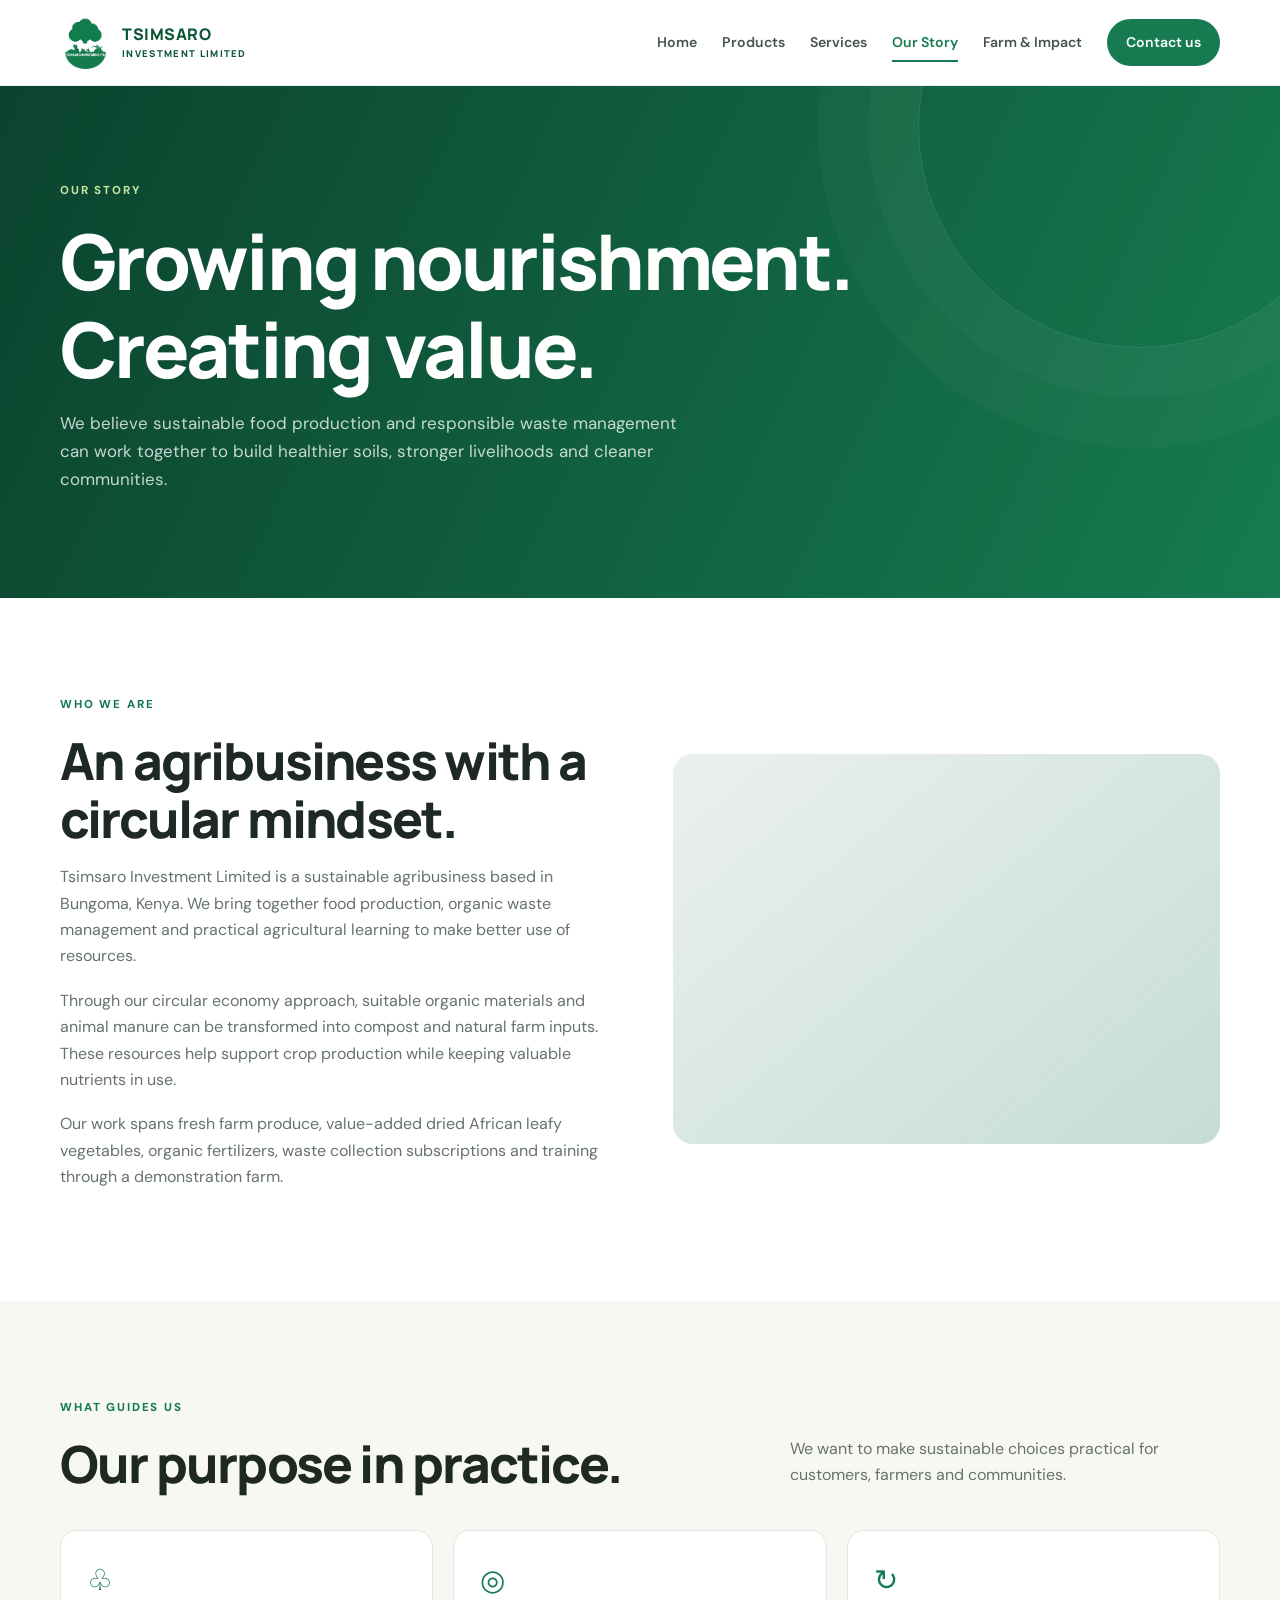
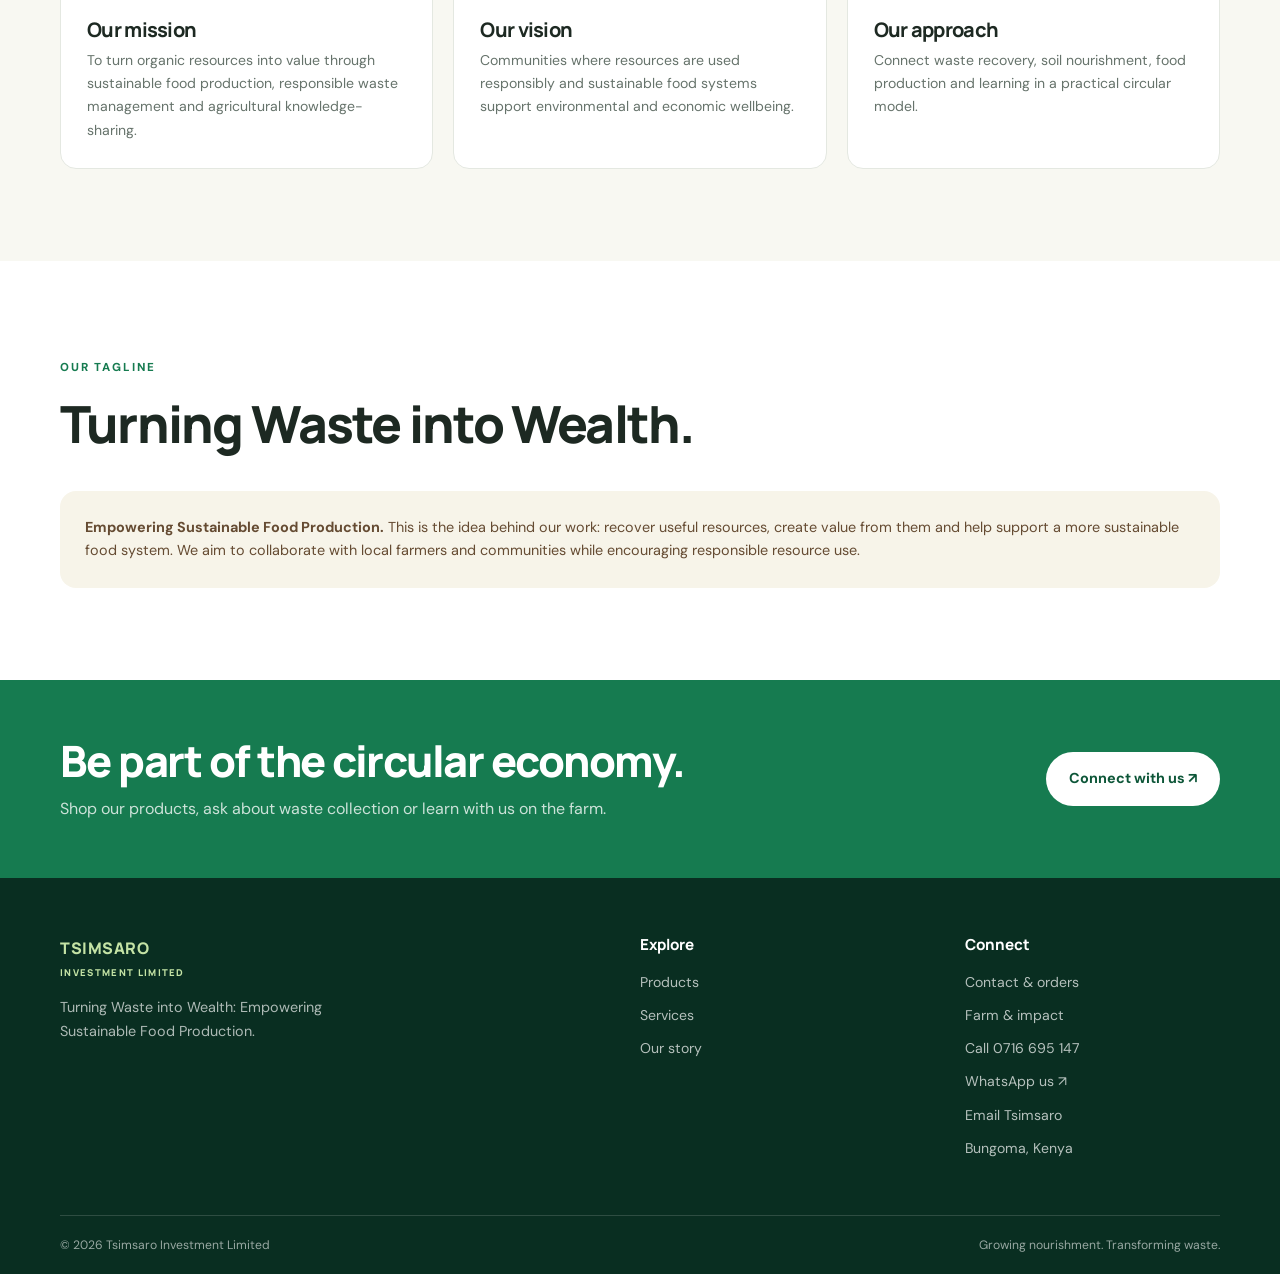
==== commit a8ac6955: "Route Products navigation to GitHub Pages URL" ====
--- a/about.html
+++ b/about.html
@@ -1,2 +1,2 @@
 <!DOCTYPE html>
-<html lang="en"><head><meta charset="UTF-8"><meta name="viewport" content="width=device-width, initial-scale=1"><meta name="description" content="Learn about Tsimsaro Investment Limited's circular economy approach to sustainable farming, organic waste management and food production."><title>Our Story | Tsimsaro Investment Limited</title><link rel="icon" href="images/tsimsaro%20logo.png"><link href="https://fonts.googleapis.com/css2?family=DM+Sans:wght@400;500;600;700&family=Manrope:wght@400;500;600;700;800&display=swap" rel="stylesheet"><link rel="stylesheet" href="css/styles.css"><script src="js/script.js" defer></script></head><body><header class="site-header"><div class="container nav-wrap"><a class="brand" href="index.html"><img src="images/tsimsaro%20logo.png" alt="" class="brand-logo" onerror="this.style.display='none'"><span class="brand-name">TSIMSARO <small>INVESTMENT LIMITED</small></span></a><button class="menu-toggle" aria-label="Open navigation" aria-expanded="false"><span></span><span></span><span></span></button><nav class="main-nav" aria-label="Main navigation"><a href="index.html">Home</a><a href="products.html">Products</a><a href="services.html">Services</a><a class="active" href="about.html">Our Story</a><a href="farm.html">Farm & Impact</a><a class="nav-cta" href="contact.html">Contact us</a></nav></div></header><main><section class="page-hero"><div class="container"><span class="eyebrow light">Our story</span><h1>Growing nourishment.<br>Creating value.</h1><p>We believe sustainable food production and responsible waste management can work together to build healthier soils, stronger livelihoods and cleaner communities.</p></div></section><section class="section container"><div class="story-layout"><div class="story-copy"><span class="eyebrow">Who we are</span><h2>An agribusiness with a circular mindset.</h2><p>Tsimsaro Investment Limited is a sustainable agribusiness based in Bungoma, Kenya. We bring together food production, organic waste management and practical agricultural learning to make better use of resources.</p><p>Through our circular economy approach, suitable organic materials and animal manure can be transformed into compost and natural farm inputs. These resources help support crop production while keeping valuable nutrients in use.</p><p>Our work spans fresh farm produce, value-added dried African leafy vegetables, organic fertilizers, waste collection subscriptions and training through a demonstration farm.</p></div><div class="story-visual" role="img" aria-label="Agricultural landscape representing sustainable farming"></div></div></section><section class="section section-tint"><div class="container"><div class="section-heading"><div><span class="eyebrow">What guides us</span><h2>Our purpose in practice.</h2></div><p>We want to make sustainable choices practical for customers, farmers and communities.</p></div><div class="values-grid"><article class="value-card"><span>♧</span><h3>Our mission</h3><p>To turn organic resources into value through sustainable food production, responsible waste management and agricultural knowledge-sharing.</p></article><article class="value-card"><span>◎</span><h3>Our vision</h3><p>Communities where resources are used responsibly and sustainable food systems support environmental and economic wellbeing.</p></article><article class="value-card"><span>↻</span><h3>Our approach</h3><p>Connect waste recovery, soil nourishment, food production and learning in a practical circular model.</p></article></div></div></section><section class="section container"><div class="section-heading"><div><span class="eyebrow">Our tagline</span><h2>Turning Waste into Wealth.</h2></div></div><div class="impact-note"><strong>Empowering Sustainable Food Production.</strong> This is the idea behind our work: recover useful resources, create value from them and help support a more sustainable food system. We aim to collaborate with local farmers and communities while encouraging responsible resource use.</div></section><section class="cta-section"><div class="container cta-inner"><div><h2>Be part of the circular economy.</h2><p>Shop our products, ask about waste collection or learn with us on the farm.</p></div><a class="btn btn-light" href="contact.html">Connect with us ↗</a></div></section></main><footer class="site-footer"><div class="container footer-main"><div class="footer-brand"><span class="brand-name">TSIMSARO <small>INVESTMENT LIMITED</small></span><p>Turning Waste into Wealth: Empowering Sustainable Food Production.</p></div><div><h3>Explore</h3><a href="products.html">Products</a><a href="services.html">Services</a><a href="about.html">Our story</a></div><div><h3>Connect</h3><a href="contact.html">Contact & orders</a><a href="farm.html">Farm & impact</a><a href="tel:+254716695147">Call 0716 695 147</a><a href="https://wa.me/254716695147" target="_blank" rel="noopener noreferrer">WhatsApp us ↗</a><a href="mailto:tsimsaroinvestment@gmail.com">Email Tsimsaro</a><p class="footer-location">Bungoma, Kenya</p></div></div><div class="container footer-bottom"><span>© <span data-year></span> Tsimsaro Investment Limited</span><span>Growing nourishment. Transforming waste.</span></div></footer></body></html>+<html lang="en"><head><meta charset="UTF-8"><meta name="viewport" content="width=device-width, initial-scale=1"><meta name="description" content="Learn about Tsimsaro Investment Limited's circular economy approach to sustainable farming, organic waste management and food production."><title>Our Story | Tsimsaro Investment Limited</title><link rel="icon" href="images/tsimsaro%20logo.png"><link href="https://fonts.googleapis.com/css2?family=DM+Sans:wght@400;500;600;700&family=Manrope:wght@400;500;600;700;800&display=swap" rel="stylesheet"><link rel="stylesheet" href="css/styles.css"><script src="js/script.js" defer></script></head><body><header class="site-header"><div class="container nav-wrap"><a class="brand" href="index.html"><img src="images/tsimsaro%20logo.png" alt="" class="brand-logo" onerror="this.style.display='none'"><span class="brand-name">TSIMSARO <small>INVESTMENT LIMITED</small></span></a><button class="menu-toggle" aria-label="Open navigation" aria-expanded="false"><span></span><span></span><span></span></button><nav class="main-nav" aria-label="Main navigation"><a href="index.html">Home</a><a href="https://deborahandanje-rgb.github.io/tsimsaro-website/products.html">Products</a><a href="services.html">Services</a><a class="active" href="about.html">Our Story</a><a href="farm.html">Farm & Impact</a><a class="nav-cta" href="contact.html">Contact us</a></nav></div></header><main><section class="page-hero"><div class="container"><span class="eyebrow light">Our story</span><h1>Growing nourishment.<br>Creating value.</h1><p>We believe sustainable food production and responsible waste management can work together to build healthier soils, stronger livelihoods and cleaner communities.</p></div></section><section class="section container"><div class="story-layout"><div class="story-copy"><span class="eyebrow">Who we are</span><h2>An agribusiness with a circular mindset.</h2><p>Tsimsaro Investment Limited is a sustainable agribusiness based in Bungoma, Kenya. We bring together food production, organic waste management and practical agricultural learning to make better use of resources.</p><p>Through our circular economy approach, suitable organic materials and animal manure can be transformed into compost and natural farm inputs. These resources help support crop production while keeping valuable nutrients in use.</p><p>Our work spans fresh farm produce, value-added dried African leafy vegetables, organic fertilizers, waste collection subscriptions and training through a demonstration farm.</p></div><div class="story-visual" role="img" aria-label="Agricultural landscape representing sustainable farming"></div></div></section><section class="section section-tint"><div class="container"><div class="section-heading"><div><span class="eyebrow">What guides us</span><h2>Our purpose in practice.</h2></div><p>We want to make sustainable choices practical for customers, farmers and communities.</p></div><div class="values-grid"><article class="value-card"><span>♧</span><h3>Our mission</h3><p>To turn organic resources into value through sustainable food production, responsible waste management and agricultural knowledge-sharing.</p></article><article class="value-card"><span>◎</span><h3>Our vision</h3><p>Communities where resources are used responsibly and sustainable food systems support environmental and economic wellbeing.</p></article><article class="value-card"><span>↻</span><h3>Our approach</h3><p>Connect waste recovery, soil nourishment, food production and learning in a practical circular model.</p></article></div></div></section><section class="section container"><div class="section-heading"><div><span class="eyebrow">Our tagline</span><h2>Turning Waste into Wealth.</h2></div></div><div class="impact-note"><strong>Empowering Sustainable Food Production.</strong> This is the idea behind our work: recover useful resources, create value from them and help support a more sustainable food system. We aim to collaborate with local farmers and communities while encouraging responsible resource use.</div></section><section class="cta-section"><div class="container cta-inner"><div><h2>Be part of the circular economy.</h2><p>Shop our products, ask about waste collection or learn with us on the farm.</p></div><a class="btn btn-light" href="contact.html">Connect with us ↗</a></div></section></main><footer class="site-footer"><div class="container footer-main"><div class="footer-brand"><span class="brand-name">TSIMSARO <small>INVESTMENT LIMITED</small></span><p>Turning Waste into Wealth: Empowering Sustainable Food Production.</p></div><div><h3>Explore</h3><a href="https://deborahandanje-rgb.github.io/tsimsaro-website/products.html">Products</a><a href="services.html">Services</a><a href="about.html">Our story</a></div><div><h3>Connect</h3><a href="contact.html">Contact & orders</a><a href="farm.html">Farm & impact</a><a href="tel:+254716695147">Call 0716 695 147</a><a href="https://wa.me/254716695147" target="_blank" rel="noopener noreferrer">WhatsApp us ↗</a><a href="mailto:tsimsaroinvestment@gmail.com">Email Tsimsaro</a><p class="footer-location">Bungoma, Kenya</p></div></div><div class="container footer-bottom"><span>© <span data-year></span> Tsimsaro Investment Limited</span><span>Growing nourishment. Transforming waste.</span></div></footer></body></html>
--- a/css/styles.css
+++ b/css/styles.css
@@ -1 +1 @@
-:root{--green:#167b50;--green-dark:#0d5638;--green-deep:#093d2b;--cream:#f7f4e9;--cream-2:#eeeadb;--brown:#654b32;--ink:#1d2922;--muted:#66736b;--white:#fff;--line:#e4e8e1;--shadow:0 18px 55px rgba(21,54,36,.10);--radius:20px}*{box-sizing:border-box}html{scroll-behavior:smooth;scroll-padding-top:90px}body{margin:0;color:var(--ink);font-family:"DM Sans",sans-serif;line-height:1.65;background:#fff}h1,h2,h3,h4{font-family:Manrope,sans-serif;line-height:1.15;letter-spacing:-.035em;margin:0 0 16px}h1{font-size:clamp(3rem,7vw,6rem);font-weight:800}h2{font-size:clamp(2.1rem,4vw,3.4rem);font-weight:800}h3{font-size:1.25rem;font-weight:750}p{margin:0 0 18px;color:var(--muted)}a{color:inherit;text-decoration:none}img{max-width:100%;display:block}.container{width:min(1160px,calc(100% - 44px));margin-inline:auto}.skip-link{position:absolute;left:-999px;top:8px;background:#fff;padding:10px;z-index:999}.skip-link:focus{left:8px}.site-header{height:86px;background:rgba(255,255,255,.97);position:sticky;top:0;z-index:50;border-bottom:1px solid rgba(15,70,43,.08);backdrop-filter:blur(14px)}.nav-wrap{height:100%;display:flex;align-items:center;justify-content:space-between;gap:30px}.brand{display:flex;align-items:center;gap:10px;min-width:max-content}.brand-logo{width:52px;height:52px;object-fit:contain}.brand-name{font-family:Manrope,sans-serif;font-weight:800;letter-spacing:.035em;font-size:1rem;line-height:1.1;color:var(--green-dark)}.brand-name small{display:block;font-size:.59rem;letter-spacing:.14em;margin-top:5px}.main-nav{display:flex;align-items:center;gap:25px;font-size:.88rem;font-weight:600}.main-nav>a:not(.nav-cta){padding:9px 0;color:#46534a;position:relative}.main-nav>a.active,.main-nav>a:not(.nav-cta):hover{color:var(--green)}.main-nav>a.active:after{content:"";position:absolute;bottom:1px;left:0;right:0;height:2px;background:var(--green)}.nav-cta{background:var(--green);color:#fff;padding:12px 19px;border-radius:999px}.nav-cta:hover,.btn-primary:hover{background:var(--green-dark);transform:translateY(-1px)}.menu-toggle{display:none;background:none;border:0;padding:8px}.menu-toggle span{display:block;width:25px;height:2px;background:var(--green-deep);margin:5px}.hero{position:relative;min-height:650px;display:flex;align-items:center;overflow:hidden;background:linear-gradient(90deg,rgba(7,45,30,.88) 0%,rgba(7,45,30,.72) 47%,rgba(7,45,30,.12) 100%),url("https://images.unsplash.com/photo-1500382017468-9049fed747ef?auto=format&fit=crop&w=2000&q=85") center/cover no-repeat;color:#fff}.hero-shade{position:absolute;inset:0;background:linear-gradient(0deg,rgba(3,34,21,.32),transparent 55%)}.hero-content{position:relative;padding-block:95px 115px;z-index:1}.eyebrow{text-transform:uppercase;letter-spacing:.16em;font-size:.72rem;font-weight:800;color:var(--green);display:inline-block;margin-bottom:17px}.eyebrow.light{color:#c4e3a5}.hero h1{max-width:750px;margin-bottom:12px}.hero h1 span{color:#c4e3a5}.hero-tagline{font-size:clamp(1.1rem,2vw,1.45rem);font-weight:700;color:#fff;margin-bottom:14px}.hero-copy{max-width:560px;color:rgba(255,255,255,.82);font-size:1.05rem}.hero-actions{display:flex;flex-wrap:wrap;gap:12px;margin-top:30px}.btn{display:inline-flex;justify-content:center;align-items:center;gap:12px;border-radius:999px;padding:14px 22px;font-size:.9rem;font-weight:700;transition:transform .2s,background .2s;border:1px solid transparent;cursor:pointer}.btn-primary{background:var(--green);color:#fff}.btn-outline-light{border-color:rgba(255,255,255,.65);color:#fff;background:rgba(255,255,255,.05)}.btn-outline-light:hover{background:rgba(255,255,255,.14)}.btn-light{background:#fff;color:var(--green-dark)}.btn-light:hover{background:var(--cream);transform:translateY(-1px)}.btn-small{padding:10px 15px;font-size:.8rem}.hero-note{position:absolute;bottom:27px;right:max(22px,calc((100% - 1160px)/2));font-size:.78rem;color:#fff;display:flex;align-items:center;gap:9px}.note-dot{width:8px;height:8px;background:#c4e3a5;border-radius:50%}.trust-strip{background:var(--cream);padding:19px 0}.trust-items{display:flex;align-items:center;justify-content:space-between;gap:18px;flex-wrap:wrap;color:#526356;font-size:.84rem;font-weight:700}.section{padding-block:92px}.section-heading{display:flex;align-items:end;justify-content:space-between;gap:50px;margin-bottom:38px}.section-heading h2{margin-bottom:0}.section-heading>p{max-width:430px;margin-bottom:4px}.text-green{color:var(--green)}.feature-grid{display:grid;grid-template-columns:repeat(3,1fr);gap:20px}.feature-card{padding:30px;border:1px solid var(--line);border-radius:var(--radius);background:#fff;transition:transform .2s,box-shadow .2s}.feature-card:hover,.product-card:hover{transform:translateY(-4px);box-shadow:var(--shadow)}.feature-icon{width:52px;height:52px;display:grid;place-items:center;background:#e9f2e5;border-radius:16px;color:var(--green);font-size:1.8rem;margin-bottom:24px}.feature-card p{font-size:.94rem;min-height:78px}.text-link{font-weight:800;color:var(--green);font-size:.9rem}.text-link span{margin-left:5px}.loop-section{background:var(--green-deep);color:#fff;padding:85px 0}.loop-layout{display:grid;grid-template-columns:1fr 1fr;gap:90px;align-items:center}.loop-layout h2{margin-bottom:22px}.loop-layout h2 span{color:#c4e3a5}.loop-layout p{color:rgba(255,255,255,.75);max-width:470px}.loop-layout .btn{margin-top:12px}.loop-steps{display:grid;grid-template-columns:1fr 1fr;gap:12px}.loop-steps>div{padding:23px;border:1px solid rgba(255,255,255,.2);border-radius:16px;background:rgba(255,255,255,.04)}.loop-steps span{display:block;color:#c4e3a5;font-size:.75rem;font-weight:800;margin-bottom:16px}.loop-steps b{display:block;font:700 1.15rem Manrope,sans-serif;margin-bottom:5px}.loop-steps small{color:rgba(255,255,255,.68);font-size:.8rem}.product-grid{display:grid;grid-template-columns:repeat(3,1fr);gap:22px}.product-card{border:1px solid var(--line);border-radius:var(--radius);overflow:hidden;transition:transform .2s,box-shadow .2s}.product-art{height:220px;position:relative;display:grid;place-items:center;overflow:hidden}.product-label,.catalog-art>span{position:absolute;left:16px;top:15px;font-size:.62rem;letter-spacing:.1em;font-weight:800;background:rgba(255,255,255,.86);padding:7px 10px;border-radius:999px;color:var(--green-dark)}.art-kunde{background:radial-gradient(circle at 55% 52%,#9bb96a,#426b3b 55%,#264a30)}.art-seveve{background:radial-gradient(circle at 55% 52%,#d4c96e,#708b3e 55%,#354f2e)}.art-manure{background:radial-gradient(circle at 50% 60%,#b79a70,#755a3c 55%,#453526)}.art-leaves{font-size:8rem;color:#e5edbf;transform:rotate(-22deg);text-shadow:0 10px 20px #243e2b}.art-soil{font-size:7rem;color:#ead4a2}.product-info{padding:23px}.product-info h3{margin-bottom:7px}.product-info p{font-size:.86rem;margin-bottom:18px}.product-bottom{display:flex;justify-content:space-between;align-items:center;border-top:1px solid var(--line);padding-top:16px}.product-bottom strong{font-family:Manrope,sans-serif;font-size:1.15rem}.product-bottom a{font-size:.82rem;font-weight:800;color:var(--green)}.mobile-link{display:none}.cta-section{background:var(--green);padding:56px 0;color:#fff}.cta-inner{display:flex;align-items:center;justify-content:space-between;gap:35px}.cta-inner h2{font-size:clamp(1.8rem,3.5vw,2.7rem);margin-bottom:10px}.cta-inner p{color:rgba(255,255,255,.78);margin-bottom:0}.cta-inner .btn{flex-shrink:0}.site-footer{background:#092e21;color:#fff;padding:58px 0 0}.footer-main{display:grid;grid-template-columns:2fr 1fr 1fr;gap:70px;padding-bottom:45px}.footer-brand p{color:rgba(255,255,255,.67);max-width:330px;margin-top:18px;font-size:.9rem}.footer-brand .brand-name{color:#c4e3a5}.footer-main h3{font-size:.95rem;letter-spacing:0;margin-bottom:17px}.footer-main>div:not(:first-child) a,.footer-location{display:block;color:rgba(255,255,255,.7);font-size:.88rem;margin-bottom:10px}.footer-main a:hover{color:#c4e3a5}.footer-bottom{display:flex;justify-content:space-between;gap:20px;padding:19px 0;border-top:1px solid rgba(255,255,255,.15);color:rgba(255,255,255,.58);font-size:.76rem}.page-hero{padding:90px 0 86px;background:linear-gradient(115deg,#0b432e,#167b50);color:#fff;position:relative;overflow:hidden}.page-hero:after{content:"";position:absolute;width:440px;height:440px;border:1px solid rgba(255,255,255,.12);border-radius:50%;right:-80px;top:-180px;box-shadow:0 0 0 50px rgba(255,255,255,.025),0 0 0 100px rgba(255,255,255,.025)}.page-hero .container{position:relative;z-index:1}.page-hero h1{font-size:clamp(2.8rem,6vw,5rem);max-width:800px}.page-hero p{color:rgba(255,255,255,.77);max-width:630px;font-size:1.06rem}.catalog-grid{display:grid;grid-template-columns:repeat(3,1fr);gap:22px}.catalog-card{border:1px solid var(--line);border-radius:18px;overflow:hidden;background:#fff}.catalog-art{height:195px;display:grid;place-items:center;position:relative}.catalog-art>b{font-size:5.2rem;filter:drop-shadow(0 12px 10px rgba(0,0,0,.12))}.art-mango{background:#f5e8c5}.art-avocado{background:#dcebd5}.art-jackfruit{background:#f2e7bd}.art-banana{background:#f7edbe}.art-pumpkin{background:#f3dfca}.catalog-art.art-kunde,.catalog-art.art-seveve{background-image:linear-gradient(135deg,#e8efdc,#a7c18a)}.catalog-art.art-kunde>b,.catalog-art.art-seveve>b{font-size:6rem;color:#367345}.catalog-info{padding:22px}.catalog-info h3{margin-bottom:8px}.catalog-info p{font-size:.87rem;min-height:45px}.catalog-price{font-family:Manrope,sans-serif;font-weight:800;font-size:1.13rem;margin:17px 0}.catalog-price small{font:500 .8rem "DM Sans",sans-serif;color:var(--muted)}.section-tint{background:#f8f8f2}.fertilizer-panel{display:grid;grid-template-columns:.8fr 1.2fr;background:#eaf0e3;border-radius:var(--radius);overflow:hidden}.fertilizer-symbol{display:grid;place-items:center;font-size:10rem;color:#527b3c;background:radial-gradient(circle,#d7e5c7,#afc99a)}.fertilizer-copy{padding:45px}.fertilizer-copy h3{font-size:2rem}.big-price{display:block;font:800 1.7rem Manrope,sans-serif;margin:20px 0}.big-price small{font:500 .85rem "DM Sans",sans-serif;color:var(--muted)}.service-layout{display:grid;grid-template-columns:1fr 1fr;gap:24px}.service-feature{border:1px solid var(--line);padding:35px;border-radius:var(--radius)}.service-highlight{background:var(--cream);border-color:var(--cream)}.service-icon{font-size:2.3rem;color:var(--green);margin-bottom:20px}.service-feature h2{font-size:2rem}.service-feature h3{font-size:1rem;margin-top:27px}.number-list{padding-left:21px;color:var(--muted)}.number-list li{padding:0 0 9px 5px}.muted{font-size:.84rem;color:#788078}.service-price{background:#fff;padding:18px 20px;border-radius:14px;margin:24px 0}.service-price small{display:block;color:var(--muted);margin-bottom:5px}.service-price strong{font:800 1.8rem Manrope,sans-serif;color:var(--green-dark)}.service-price strong span{font:500 .85rem "DM Sans",sans-serif;color:var(--muted)}.story-layout{display:grid;grid-template-columns:1fr 1fr;gap:65px;align-items:center}.story-visual{min-height:390px;border-radius:var(--radius);background:linear-gradient(140deg,rgba(8,59,39,.08),rgba(22,123,80,.25)),url("https://images.unsplash.com/photo-1500937386664-56d1dfef3854?auto=format&fit=crop&w=1100&q=80") center/cover}.story-copy p{font-size:1rem}.values-grid{display:grid;grid-template-columns:repeat(3,1fr);gap:20px}.value-card{padding:26px;border-radius:16px;background:#fff;border:1px solid var(--line)}.value-card span{font-size:1.8rem;color:var(--green)}.value-card h3{margin:13px 0 8px}.value-card p{font-size:.88rem;margin:0}.impact-note{padding:25px;background:var(--cream);border-radius:16px;color:var(--brown);font-size:.9rem}.gallery-grid{display:grid;grid-template-columns:repeat(3,1fr);gap:18px}.gallery-tile{min-height:240px;border-radius:16px;display:flex;align-items:end;padding:22px;color:#fff;background:linear-gradient(0deg,rgba(7,42,27,.8),transparent 70%),#a3b78d}.gallery-tile h3{margin:0}.gallery-tile:nth-child(1){background-image:linear-gradient(0deg,rgba(7,42,27,.8),transparent 70%),url("https://images.unsplash.com/photo-1500382017468-9049fed747ef?auto=format&fit=crop&w=700&q=75");background-size:cover;background-position:center}.gallery-tile:nth-child(2){background-image:linear-gradient(0deg,rgba(7,42,27,.8),transparent 70%),url("https://images.unsplash.com/photo-1589923188900-85dae523342b?auto=format&fit=crop&w=700&q=75");background-size:cover;background-position:center}.gallery-tile:nth-child(3){background-image:linear-gradient(0deg,rgba(7,42,27,.8),transparent 70%),url("https://images.unsplash.com/photo-1587049352851-8d4e89133924?auto=format&fit=crop&w=700&q=75");background-size:cover;background-position:center}.contact-layout{display:grid;grid-template-columns:.8fr 1.2fr;gap:55px;align-items:start}.contact-card{padding:28px;background:var(--green-deep);border-radius:var(--radius);color:#fff}.contact-card h2{font-size:1.8rem}.contact-card p{color:rgba(255,255,255,.73)}.contact-detail{border-top:1px solid rgba(255,255,255,.2);padding:17px 0}.contact-detail b{display:block;font-size:.78rem;color:#c4e3a5;text-transform:uppercase;letter-spacing:.1em}.contact-detail span{font-size:.94rem}.contact-form{display:grid;grid-template-columns:1fr 1fr;gap:18px}.form-field{display:flex;flex-direction:column;gap:7px}.form-field.full{grid-column:1/-1}.form-field label{font-size:.83rem;font-weight:700}.form-field input,.form-field select,.form-field textarea{font:inherit;border:1px solid #d9e0d8;border-radius:10px;padding:13px 14px;background:#fff;color:var(--ink);width:100%}.form-field textarea{min-height:130px;resize:vertical}.form-field input:focus,.form-field select:focus,.form-field textarea:focus{outline:2px solid #9bc8ad;border-color:var(--green)}.form-help{font-size:.78rem;color:var(--muted)}.form-status{grid-column:1/-1;font-size:.88rem;color:var(--green-dark)}.contact-form button{justify-self:start}.desktop-link{white-space:nowrap}.reveal{animation:rise .55s ease both}@keyframes rise{from{opacity:0;transform:translateY(12px)}to{opacity:1;transform:translateY(0)}}@media(max-width:1000px){.main-nav{gap:15px;font-size:.82rem}.brand-name{font-size:.9rem}.brand-logo{width:44px;height:44px}.loop-layout{gap:45px}.catalog-grid{grid-template-columns:repeat(2,1fr)}}@media(max-width:780px){.container{width:min(100% - 32px,600px)}.site-header{height:74px}.menu-toggle{display:block;z-index:52}.main-nav{display:none;position:absolute;top:73px;left:0;right:0;padding:15px 22px 24px;background:#fff;border-bottom:1px solid var(--line);box-shadow:0 15px 20px rgba(0,0,0,.07);align-items:stretch;gap:4px;flex-direction:column}.main-nav.open{display:flex}.main-nav>a:not(.nav-cta){padding:11px 0}.main-nav>a.active:after{display:none}.nav-cta{text-align:center;margin-top:8px}.hero{min-height:600px;background-position:58% center}.hero-content{padding-block:85px 105px}.hero-note{left:18px;right:auto;font-size:.7rem}.trust-items{justify-content:flex-start;gap:13px 22px;font-size:.78rem}.section{padding-block:65px}.section-heading{display:block;margin-bottom:28px}.section-heading>p{margin-top:18px}.feature-grid,.product-grid,.service-layout,.story-layout,.contact-layout{grid-template-columns:1fr}.feature-card p{min-height:0}.loop-section{padding:65px 0}.loop-layout{grid-template-columns:1fr;gap:35px}.loop-steps{gap:9px}.loop-steps>div{padding:18px}.loop-steps small{font-size:.75rem}.product-grid{gap:17px}.product-art{height:210px}.cta-inner{align-items:flex-start;flex-direction:column}.footer-main{grid-template-columns:1fr 1fr;gap:32px}.footer-brand{grid-column:1/-1}.footer-bottom{flex-direction:column;gap:5px}.page-hero{padding:70px 0}.catalog-grid{grid-template-columns:1fr 1fr;gap:14px}.catalog-art{height:155px}.catalog-art>b{font-size:4rem}.catalog-info{padding:16px}.catalog-info p{min-height:55px}.catalog-info .btn{width:100%;padding:10px 8px;font-size:.73rem}.fertilizer-panel{grid-template-columns:1fr}.fertilizer-symbol{min-height:180px;font-size:7rem}.fertilizer-copy{padding:28px}.service-feature{padding:26px}.story-visual{min-height:280px;order:2}.values-grid{grid-template-columns:1fr}.gallery-grid{grid-template-columns:1fr}.gallery-tile{min-height:210px}.contact-form{grid-template-columns:1fr}.form-field.full,.form-status{grid-column:auto}.desktop-link{display:none}.mobile-link{display:inline-flex;margin-top:22px}}@media(max-width:420px){.brand-name{font-size:.78rem}.brand-name small{font-size:.51rem}.brand-logo{width:38px;height:38px}.hero h1{font-size:3rem}.hero-actions .btn{width:100%}.catalog-grid{grid-template-columns:1fr}.catalog-art{height:190px}.catalog-info p{min-height:0}.loop-steps{grid-template-columns:1fr 1fr}.trust-items{display:grid;grid-template-columns:1fr 1fr}.footer-main{gap:25px 15px}}@media(prefers-reduced-motion:reduce){*,*::before,*::after{scroll-behavior:auto!important;animation-duration:.01ms!important;transition-duration:.01ms!important}}+:root{--green:#167b50;--green-dark:#0d5638;--green-deep:#093d2b;--cream:#f7f4e9;--cream-2:#eeeadb;--brown:#654b32;--ink:#1d2922;--muted:#66736b;--white:#fff;--line:#e4e8e1;--shadow:0 18px 55px rgba(21,54,36,.10);--radius:20px}*{box-sizing:border-box}html{scroll-behavior:smooth;scroll-padding-top:90px}body{margin:0;color:var(--ink);font-family:"DM Sans",sans-serif;line-height:1.65;background:#fff}h1,h2,h3,h4{font-family:Manrope,sans-serif;line-height:1.15;letter-spacing:-.035em;margin:0 0 16px}h1{font-size:clamp(3rem,7vw,6rem);font-weight:800}h2{font-size:clamp(2.1rem,4vw,3.4rem);font-weight:800}h3{font-size:1.25rem;font-weight:750}p{margin:0 0 18px;color:var(--muted)}a{color:inherit;text-decoration:none}img{max-width:100%;display:block}.container{width:min(1160px,calc(100% - 44px));margin-inline:auto}.skip-link{position:absolute;left:-999px;top:8px;background:#fff;padding:10px;z-index:999}.skip-link:focus{left:8px}.site-header{height:86px;background:rgba(255,255,255,.97);position:sticky;top:0;z-index:50;border-bottom:1px solid rgba(15,70,43,.08);backdrop-filter:blur(14px)}.nav-wrap{height:100%;display:flex;align-items:center;justify-content:space-between;gap:30px}.brand{display:flex;align-items:center;gap:10px;min-width:max-content}.brand-logo{width:52px;height:52px;object-fit:contain}.brand-name{font-family:Manrope,sans-serif;font-weight:800;letter-spacing:.035em;font-size:1rem;line-height:1.1;color:var(--green-dark)}.brand-name small{display:block;font-size:.59rem;letter-spacing:.14em;margin-top:5px}.main-nav{position:relative;z-index:51;display:flex;align-items:center;gap:25px;font-size:.88rem;font-weight:600;pointer-events:auto}.main-nav a{position:relative;z-index:1;pointer-events:auto;cursor:pointer}.main-nav>a:not(.nav-cta){padding:9px 0;color:#46534a;position:relative}.main-nav>a.active,.main-nav>a:not(.nav-cta):hover{color:var(--green)}.main-nav>a.active:after{content:"";position:absolute;bottom:1px;left:0;right:0;height:2px;background:var(--green)}.nav-cta{background:var(--green);color:#fff;padding:12px 19px;border-radius:999px}.nav-cta:hover,.btn-primary:hover{background:var(--green-dark);transform:translateY(-1px)}.menu-toggle{display:none;background:none;border:0;padding:8px}.menu-toggle span{display:block;width:25px;height:2px;background:var(--green-deep);margin:5px}.hero{position:relative;min-height:650px;display:flex;align-items:center;overflow:hidden;background:linear-gradient(90deg,rgba(7,45,30,.88) 0%,rgba(7,45,30,.72) 47%,rgba(7,45,30,.12) 100%),url("https://images.unsplash.com/photo-1500382017468-9049fed747ef?auto=format&fit=crop&w=2000&q=85") center/cover no-repeat;color:#fff}.hero-shade{position:absolute;inset:0;background:linear-gradient(0deg,rgba(3,34,21,.32),transparent 55%)}.hero-content{position:relative;padding-block:95px 115px;z-index:1}.eyebrow{text-transform:uppercase;letter-spacing:.16em;font-size:.72rem;font-weight:800;color:var(--green);display:inline-block;margin-bottom:17px}.eyebrow.light{color:#c4e3a5}.hero h1{max-width:750px;margin-bottom:12px}.hero h1 span{color:#c4e3a5}.hero-tagline{font-size:clamp(1.1rem,2vw,1.45rem);font-weight:700;color:#fff;margin-bottom:14px}.hero-copy{max-width:560px;color:rgba(255,255,255,.82);font-size:1.05rem}.hero-actions{display:flex;flex-wrap:wrap;gap:12px;margin-top:30px}.btn{display:inline-flex;justify-content:center;align-items:center;gap:12px;border-radius:999px;padding:14px 22px;font-size:.9rem;font-weight:700;transition:transform .2s,background .2s;border:1px solid transparent;cursor:pointer}.btn-primary{background:var(--green);color:#fff}.btn-outline-light{border-color:rgba(255,255,255,.65);color:#fff;background:rgba(255,255,255,.05)}.btn-outline-light:hover{background:rgba(255,255,255,.14)}.btn-light{background:#fff;color:var(--green-dark)}.btn-light:hover{background:var(--cream);transform:translateY(-1px)}.btn-small{padding:10px 15px;font-size:.8rem}.hero-note{position:absolute;bottom:27px;right:max(22px,calc((100% - 1160px)/2));font-size:.78rem;color:#fff;display:flex;align-items:center;gap:9px}.note-dot{width:8px;height:8px;background:#c4e3a5;border-radius:50%}.trust-strip{background:var(--cream);padding:19px 0}.trust-items{display:flex;align-items:center;justify-content:space-between;gap:18px;flex-wrap:wrap;color:#526356;font-size:.84rem;font-weight:700}.section{padding-block:92px}.section-heading{display:flex;align-items:end;justify-content:space-between;gap:50px;margin-bottom:38px}.section-heading h2{margin-bottom:0}.section-heading>p{max-width:430px;margin-bottom:4px}.text-green{color:var(--green)}.feature-grid{display:grid;grid-template-columns:repeat(3,1fr);gap:20px}.feature-card{padding:30px;border:1px solid var(--line);border-radius:var(--radius);background:#fff;transition:transform .2s,box-shadow .2s}.feature-card:hover,.product-card:hover{transform:translateY(-4px);box-shadow:var(--shadow)}.feature-icon{width:52px;height:52px;display:grid;place-items:center;background:#e9f2e5;border-radius:16px;color:var(--green);font-size:1.8rem;margin-bottom:24px}.feature-card p{font-size:.94rem;min-height:78px}.text-link{font-weight:800;color:var(--green);font-size:.9rem}.text-link span{margin-left:5px}.loop-section{background:var(--green-deep);color:#fff;padding:85px 0}.loop-layout{display:grid;grid-template-columns:1fr 1fr;gap:90px;align-items:center}.loop-layout h2{margin-bottom:22px}.loop-layout h2 span{color:#c4e3a5}.loop-layout p{color:rgba(255,255,255,.75);max-width:470px}.loop-layout .btn{margin-top:12px}.loop-steps{display:grid;grid-template-columns:1fr 1fr;gap:12px}.loop-steps>div{padding:23px;border:1px solid rgba(255,255,255,.2);border-radius:16px;background:rgba(255,255,255,.04)}.loop-steps span{display:block;color:#c4e3a5;font-size:.75rem;font-weight:800;margin-bottom:16px}.loop-steps b{display:block;font:700 1.15rem Manrope,sans-serif;margin-bottom:5px}.loop-steps small{color:rgba(255,255,255,.68);font-size:.8rem}.product-grid{display:grid;grid-template-columns:repeat(3,1fr);gap:22px}.product-card{border:1px solid var(--line);border-radius:var(--radius);overflow:hidden;transition:transform .2s,box-shadow .2s}.product-art{height:220px;position:relative;display:grid;place-items:center;overflow:hidden}.product-label,.catalog-art>span{position:absolute;left:16px;top:15px;font-size:.62rem;letter-spacing:.1em;font-weight:800;background:rgba(255,255,255,.86);padding:7px 10px;border-radius:999px;color:var(--green-dark)}.art-kunde{background:radial-gradient(circle at 55% 52%,#9bb96a,#426b3b 55%,#264a30)}.art-seveve{background:radial-gradient(circle at 55% 52%,#d4c96e,#708b3e 55%,#354f2e)}.art-manure{background:radial-gradient(circle at 50% 60%,#b79a70,#755a3c 55%,#453526)}.art-leaves{font-size:8rem;color:#e5edbf;transform:rotate(-22deg);text-shadow:0 10px 20px #243e2b}.art-soil{font-size:7rem;color:#ead4a2}.product-info{padding:23px}.product-info h3{margin-bottom:7px}.product-info p{font-size:.86rem;margin-bottom:18px}.product-bottom{display:flex;justify-content:space-between;align-items:center;border-top:1px solid var(--line);padding-top:16px}.product-bottom strong{font-family:Manrope,sans-serif;font-size:1.15rem}.product-bottom a{font-size:.82rem;font-weight:800;color:var(--green)}.mobile-link{display:none}.cta-section{background:var(--green);padding:56px 0;color:#fff}.cta-inner{display:flex;align-items:center;justify-content:space-between;gap:35px}.cta-inner h2{font-size:clamp(1.8rem,3.5vw,2.7rem);margin-bottom:10px}.cta-inner p{color:rgba(255,255,255,.78);margin-bottom:0}.cta-inner .btn{flex-shrink:0}.site-footer{background:#092e21;color:#fff;padding:58px 0 0}.footer-main{display:grid;grid-template-columns:2fr 1fr 1fr;gap:70px;padding-bottom:45px}.footer-brand p{color:rgba(255,255,255,.67);max-width:330px;margin-top:18px;font-size:.9rem}.footer-brand .brand-name{color:#c4e3a5}.footer-main h3{font-size:.95rem;letter-spacing:0;margin-bottom:17px}.footer-main>div:not(:first-child) a,.footer-location{display:block;color:rgba(255,255,255,.7);font-size:.88rem;margin-bottom:10px}.footer-main a:hover{color:#c4e3a5}.footer-bottom{display:flex;justify-content:space-between;gap:20px;padding:19px 0;border-top:1px solid rgba(255,255,255,.15);color:rgba(255,255,255,.58);font-size:.76rem}.page-hero{padding:90px 0 86px;background:linear-gradient(115deg,#0b432e,#167b50);color:#fff;position:relative;overflow:hidden}.page-hero:after{content:"";position:absolute;width:440px;height:440px;border:1px solid rgba(255,255,255,.12);border-radius:50%;right:-80px;top:-180px;box-shadow:0 0 0 50px rgba(255,255,255,.025),0 0 0 100px rgba(255,255,255,.025)}.page-hero .container{position:relative;z-index:1}.page-hero h1{font-size:clamp(2.8rem,6vw,5rem);max-width:800px}.page-hero p{color:rgba(255,255,255,.77);max-width:630px;font-size:1.06rem}.catalog-grid{display:grid;grid-template-columns:repeat(3,1fr);gap:22px}.catalog-card{border:1px solid var(--line);border-radius:18px;overflow:hidden;background:#fff}.catalog-art{height:195px;display:grid;place-items:center;position:relative}.catalog-art>b{font-size:5.2rem;filter:drop-shadow(0 12px 10px rgba(0,0,0,.12))}.art-mango{background:#f5e8c5}.art-avocado{background:#dcebd5}.art-jackfruit{background:#f2e7bd}.art-banana{background:#f7edbe}.art-pumpkin{background:#f3dfca}.catalog-art.art-kunde,.catalog-art.art-seveve{background-image:linear-gradient(135deg,#e8efdc,#a7c18a)}.catalog-art.art-kunde>b,.catalog-art.art-seveve>b{font-size:6rem;color:#367345}.catalog-info{padding:22px}.catalog-info h3{margin-bottom:8px}.catalog-info p{font-size:.87rem;min-height:45px}.catalog-price{font-family:Manrope,sans-serif;font-weight:800;font-size:1.13rem;margin:17px 0}.catalog-price small{font:500 .8rem "DM Sans",sans-serif;color:var(--muted)}.section-tint{background:#f8f8f2}.fertilizer-panel{display:grid;grid-template-columns:.8fr 1.2fr;background:#eaf0e3;border-radius:var(--radius);overflow:hidden}.fertilizer-symbol{display:grid;place-items:center;font-size:10rem;color:#527b3c;background:radial-gradient(circle,#d7e5c7,#afc99a)}.fertilizer-copy{padding:45px}.fertilizer-copy h3{font-size:2rem}.big-price{display:block;font:800 1.7rem Manrope,sans-serif;margin:20px 0}.big-price small{font:500 .85rem "DM Sans",sans-serif;color:var(--muted)}.service-layout{display:grid;grid-template-columns:1fr 1fr;gap:24px}.service-feature{border:1px solid var(--line);padding:35px;border-radius:var(--radius)}.service-highlight{background:var(--cream);border-color:var(--cream)}.service-icon{font-size:2.3rem;color:var(--green);margin-bottom:20px}.service-feature h2{font-size:2rem}.service-feature h3{font-size:1rem;margin-top:27px}.number-list{padding-left:21px;color:var(--muted)}.number-list li{padding:0 0 9px 5px}.muted{font-size:.84rem;color:#788078}.service-price{background:#fff;padding:18px 20px;border-radius:14px;margin:24px 0}.service-price small{display:block;color:var(--muted);margin-bottom:5px}.service-price strong{font:800 1.8rem Manrope,sans-serif;color:var(--green-dark)}.service-price strong span{font:500 .85rem "DM Sans",sans-serif;color:var(--muted)}.story-layout{display:grid;grid-template-columns:1fr 1fr;gap:65px;align-items:center}.story-visual{min-height:390px;border-radius:var(--radius);background:linear-gradient(140deg,rgba(8,59,39,.08),rgba(22,123,80,.25)),url("https://images.unsplash.com/photo-1500937386664-56d1dfef3854?auto=format&fit=crop&w=1100&q=80") center/cover}.story-copy p{font-size:1rem}.values-grid{display:grid;grid-template-columns:repeat(3,1fr);gap:20px}.value-card{padding:26px;border-radius:16px;background:#fff;border:1px solid var(--line)}.value-card span{font-size:1.8rem;color:var(--green)}.value-card h3{margin:13px 0 8px}.value-card p{font-size:.88rem;margin:0}.impact-note{padding:25px;background:var(--cream);border-radius:16px;color:var(--brown);font-size:.9rem}.gallery-grid{display:grid;grid-template-columns:repeat(3,1fr);gap:18px}.gallery-tile{min-height:240px;border-radius:16px;display:flex;align-items:end;padding:22px;color:#fff;background:linear-gradient(0deg,rgba(7,42,27,.8),transparent 70%),#a3b78d}.gallery-tile h3{margin:0}.gallery-tile:nth-child(1){background-image:linear-gradient(0deg,rgba(7,42,27,.8),transparent 70%),url("https://images.unsplash.com/photo-1500382017468-9049fed747ef?auto=format&fit=crop&w=700&q=75");background-size:cover;background-position:center}.gallery-tile:nth-child(2){background-image:linear-gradient(0deg,rgba(7,42,27,.8),transparent 70%),url("https://images.unsplash.com/photo-1589923188900-85dae523342b?auto=format&fit=crop&w=700&q=75");background-size:cover;background-position:center}.gallery-tile:nth-child(3){background-image:linear-gradient(0deg,rgba(7,42,27,.8),transparent 70%),url("https://images.unsplash.com/photo-1587049352851-8d4e89133924?auto=format&fit=crop&w=700&q=75");background-size:cover;background-position:center}.contact-layout{display:grid;grid-template-columns:.8fr 1.2fr;gap:55px;align-items:start}.contact-card{padding:28px;background:var(--green-deep);border-radius:var(--radius);color:#fff}.contact-card h2{font-size:1.8rem}.contact-card p{color:rgba(255,255,255,.73)}.contact-detail{border-top:1px solid rgba(255,255,255,.2);padding:17px 0}.contact-detail b{display:block;font-size:.78rem;color:#c4e3a5;text-transform:uppercase;letter-spacing:.1em}.contact-detail span{font-size:.94rem}.contact-form{display:grid;grid-template-columns:1fr 1fr;gap:18px}.form-field{display:flex;flex-direction:column;gap:7px}.form-field.full{grid-column:1/-1}.form-field label{font-size:.83rem;font-weight:700}.form-field input,.form-field select,.form-field textarea{font:inherit;border:1px solid #d9e0d8;border-radius:10px;padding:13px 14px;background:#fff;color:var(--ink);width:100%}.form-field textarea{min-height:130px;resize:vertical}.form-field input:focus,.form-field select:focus,.form-field textarea:focus{outline:2px solid #9bc8ad;border-color:var(--green)}.form-help{font-size:.78rem;color:var(--muted)}.form-status{grid-column:1/-1;font-size:.88rem;color:var(--green-dark)}.contact-form button{justify-self:start}.desktop-link{white-space:nowrap}.reveal{animation:rise .55s ease both}@keyframes rise{from{opacity:0;transform:translateY(12px)}to{opacity:1;transform:translateY(0)}}@media(max-width:1000px){.main-nav{gap:15px;font-size:.82rem}.brand-name{font-size:.9rem}.brand-logo{width:44px;height:44px}.loop-layout{gap:45px}.catalog-grid{grid-template-columns:repeat(2,1fr)}}@media(max-width:780px){.container{width:min(100% - 32px,600px)}.site-header{height:74px}.menu-toggle{display:block;z-index:52}.main-nav{display:none;position:absolute;top:73px;left:0;right:0;padding:15px 22px 24px;background:#fff;border-bottom:1px solid var(--line);box-shadow:0 15px 20px rgba(0,0,0,.07);align-items:stretch;gap:4px;flex-direction:column}.main-nav.open{display:flex}.main-nav>a:not(.nav-cta){padding:11px 0}.main-nav>a.active:after{display:none}.nav-cta{text-align:center;margin-top:8px}.hero{min-height:600px;background-position:58% center}.hero-content{padding-block:85px 105px}.hero-note{left:18px;right:auto;font-size:.7rem}.trust-items{justify-content:flex-start;gap:13px 22px;font-size:.78rem}.section{padding-block:65px}.section-heading{display:block;margin-bottom:28px}.section-heading>p{margin-top:18px}.feature-grid,.product-grid,.service-layout,.story-layout,.contact-layout{grid-template-columns:1fr}.feature-card p{min-height:0}.loop-section{padding:65px 0}.loop-layout{grid-template-columns:1fr;gap:35px}.loop-steps{gap:9px}.loop-steps>div{padding:18px}.loop-steps small{font-size:.75rem}.product-grid{gap:17px}.product-art{height:210px}.cta-inner{align-items:flex-start;flex-direction:column}.footer-main{grid-template-columns:1fr 1fr;gap:32px}.footer-brand{grid-column:1/-1}.footer-bottom{flex-direction:column;gap:5px}.page-hero{padding:70px 0}.catalog-grid{grid-template-columns:1fr 1fr;gap:14px}.catalog-art{height:155px}.catalog-art>b{font-size:4rem}.catalog-info{padding:16px}.catalog-info p{min-height:55px}.catalog-info .btn{width:100%;padding:10px 8px;font-size:.73rem}.fertilizer-panel{grid-template-columns:1fr}.fertilizer-symbol{min-height:180px;font-size:7rem}.fertilizer-copy{padding:28px}.service-feature{padding:26px}.story-visual{min-height:280px;order:2}.values-grid{grid-template-columns:1fr}.gallery-grid{grid-template-columns:1fr}.gallery-tile{min-height:210px}.contact-form{grid-template-columns:1fr}.form-field.full,.form-status{grid-column:auto}.desktop-link{display:none}.mobile-link{display:inline-flex;margin-top:22px}}@media(max-width:420px){.brand-name{font-size:.78rem}.brand-name small{font-size:.51rem}.brand-logo{width:38px;height:38px}.hero h1{font-size:3rem}.hero-actions .btn{width:100%}.catalog-grid{grid-template-columns:1fr}.catalog-art{height:190px}.catalog-info p{min-height:0}.loop-steps{grid-template-columns:1fr 1fr}.trust-items{display:grid;grid-template-columns:1fr 1fr}.footer-main{gap:25px 15px}}@media(prefers-reduced-motion:reduce){*,*::before,*::after{scroll-behavior:auto!important;animation-duration:.01ms!important;transition-duration:.01ms!important}}
